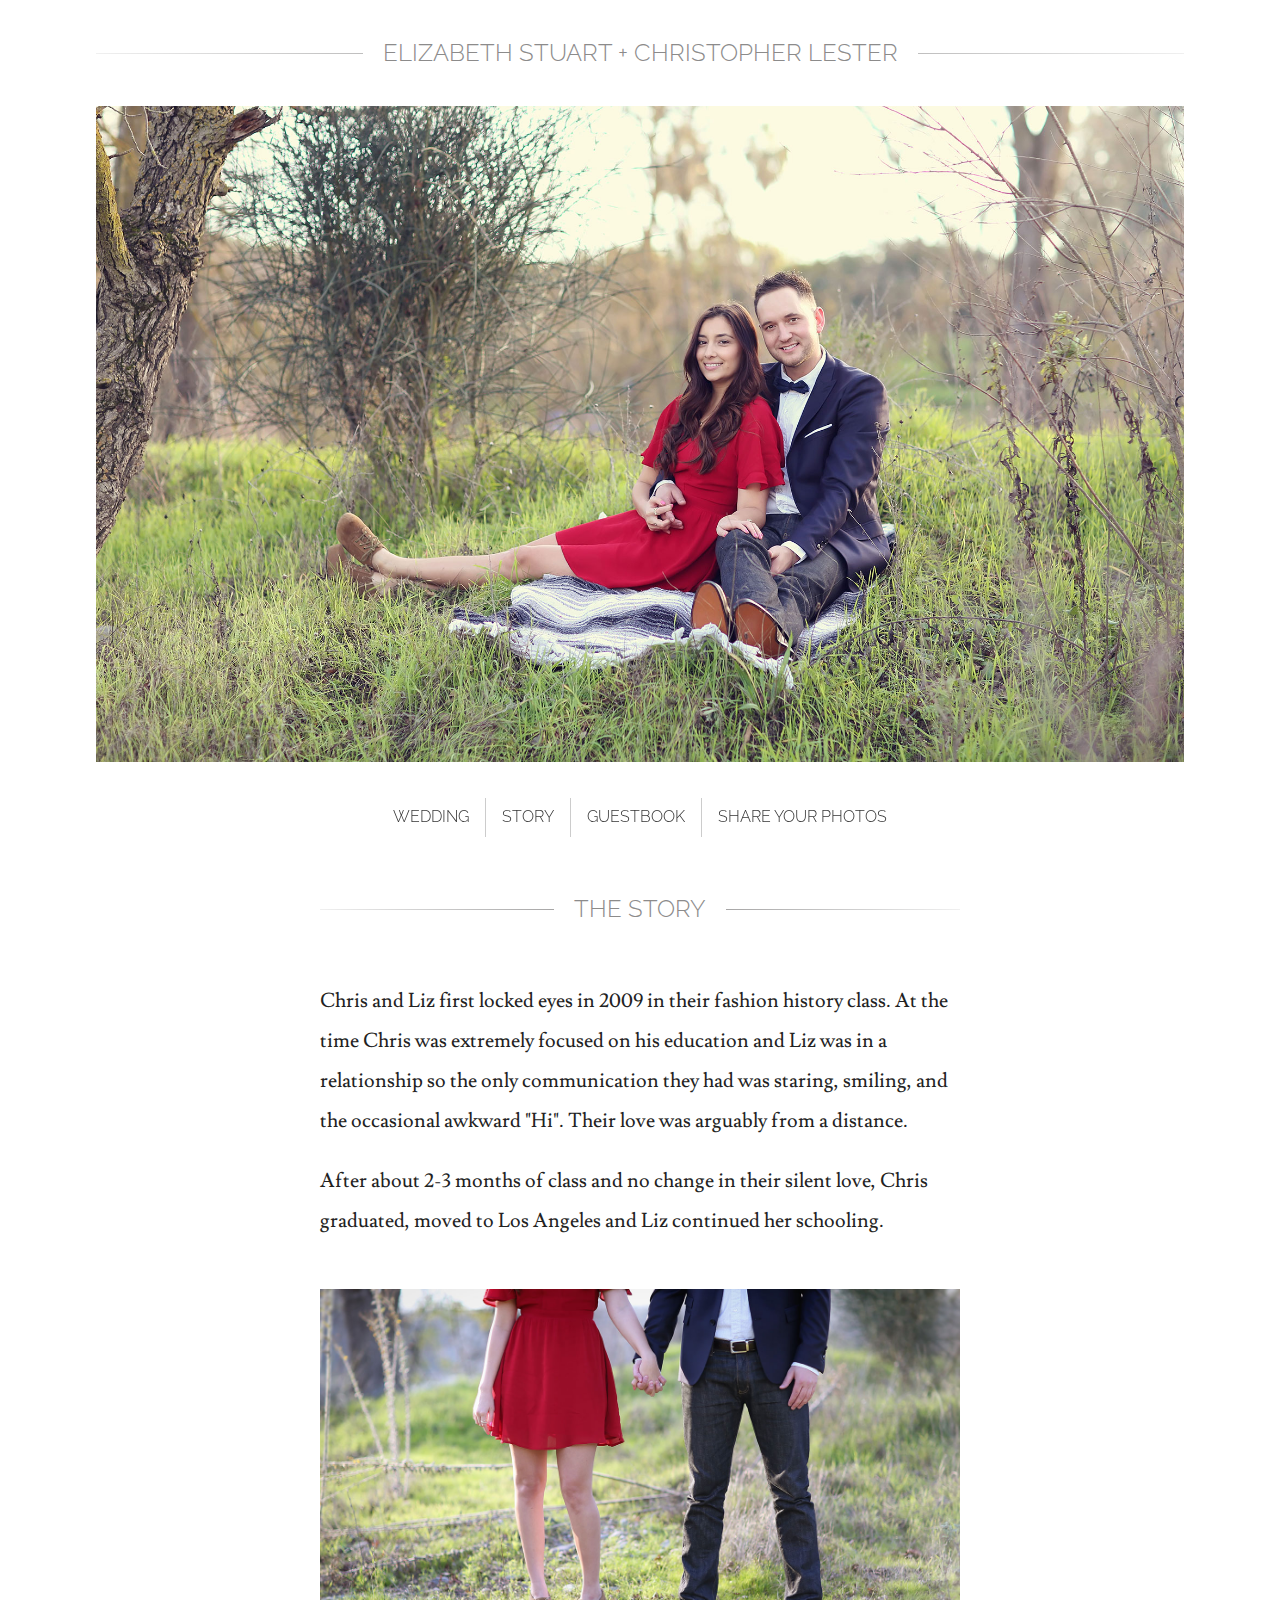
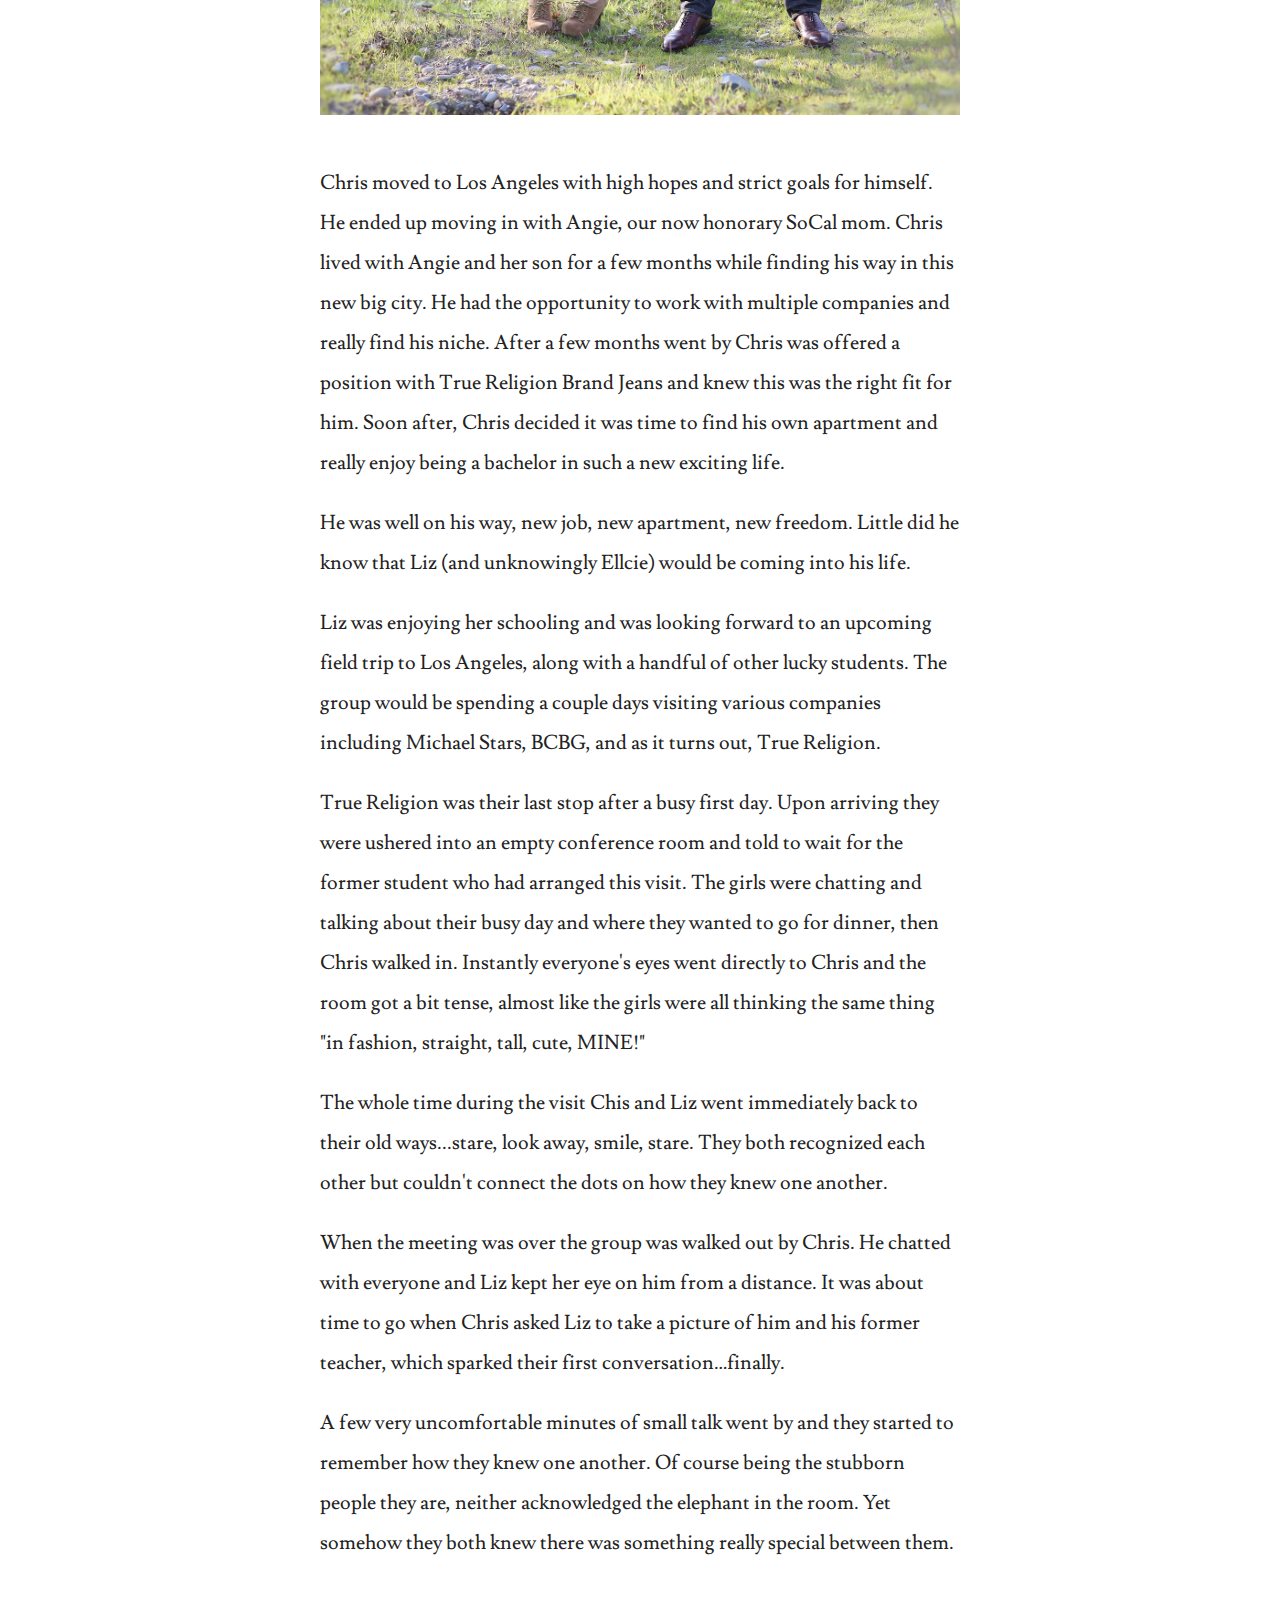
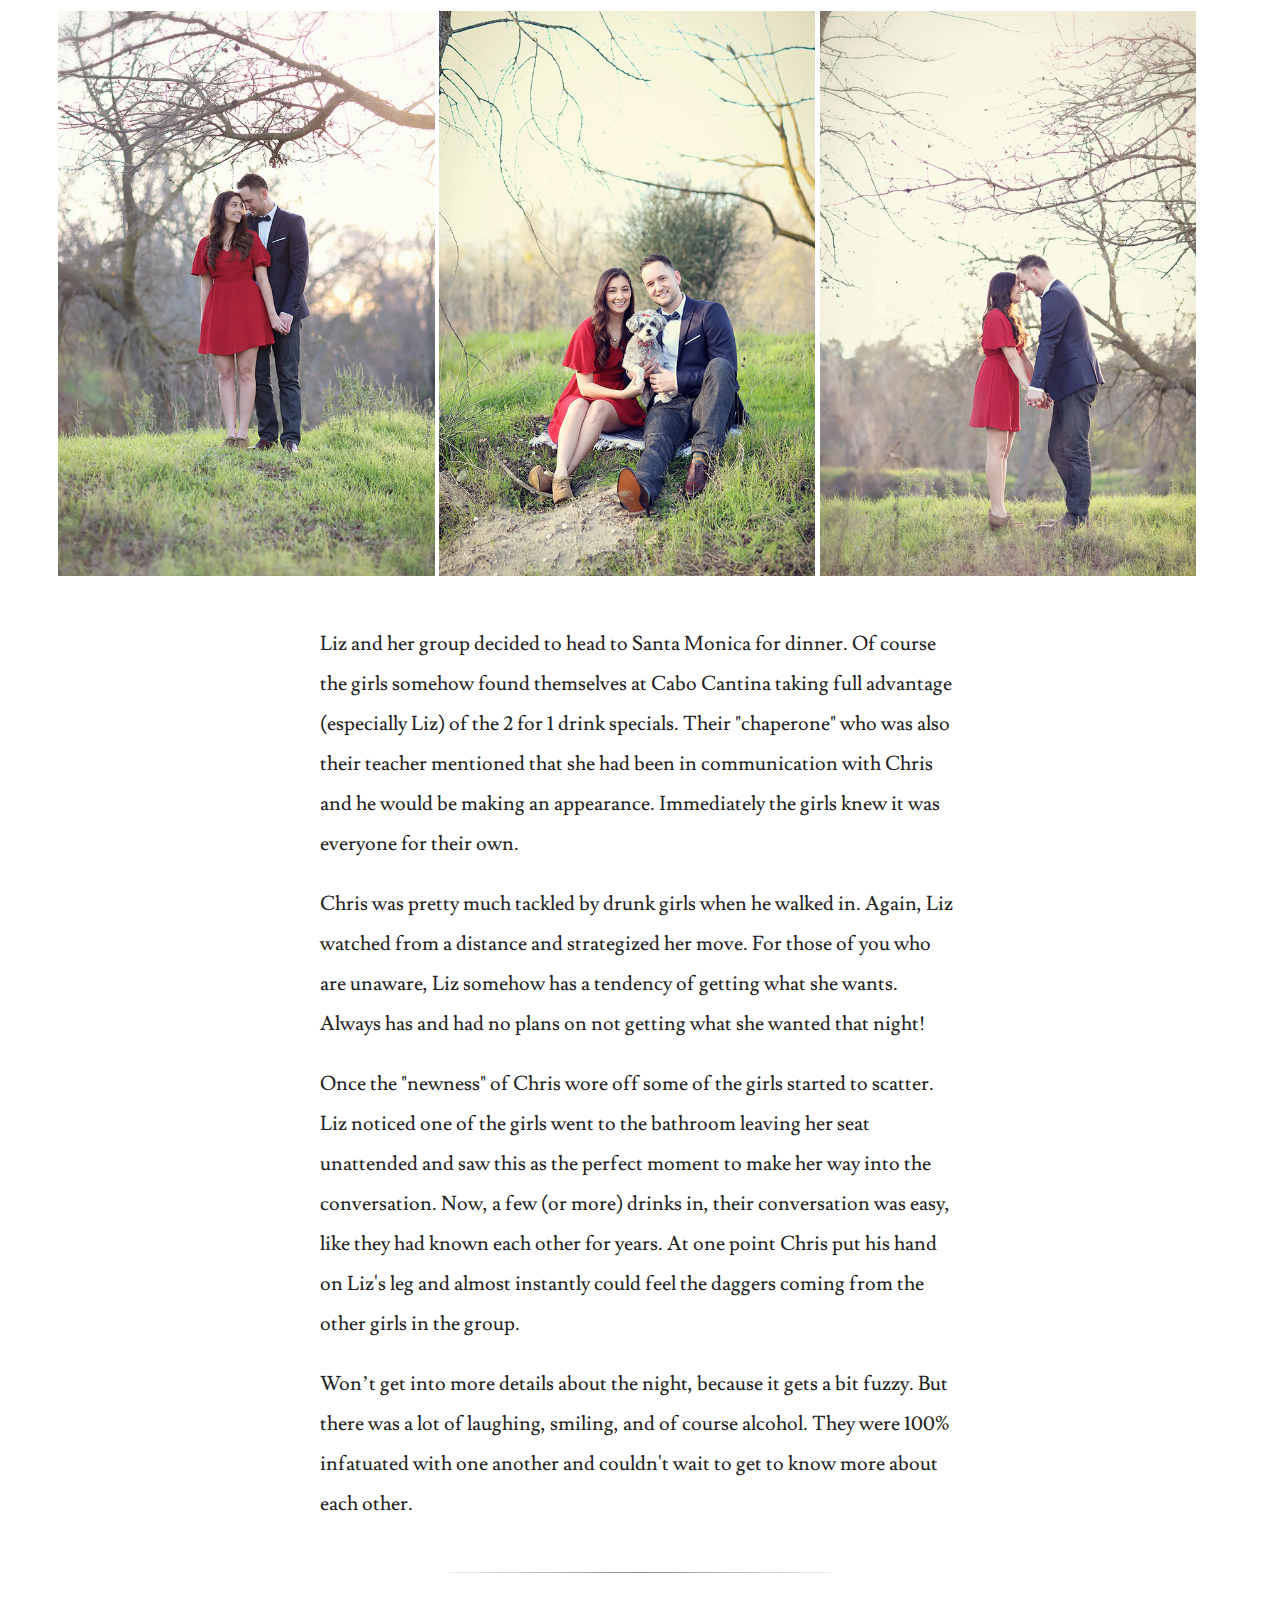
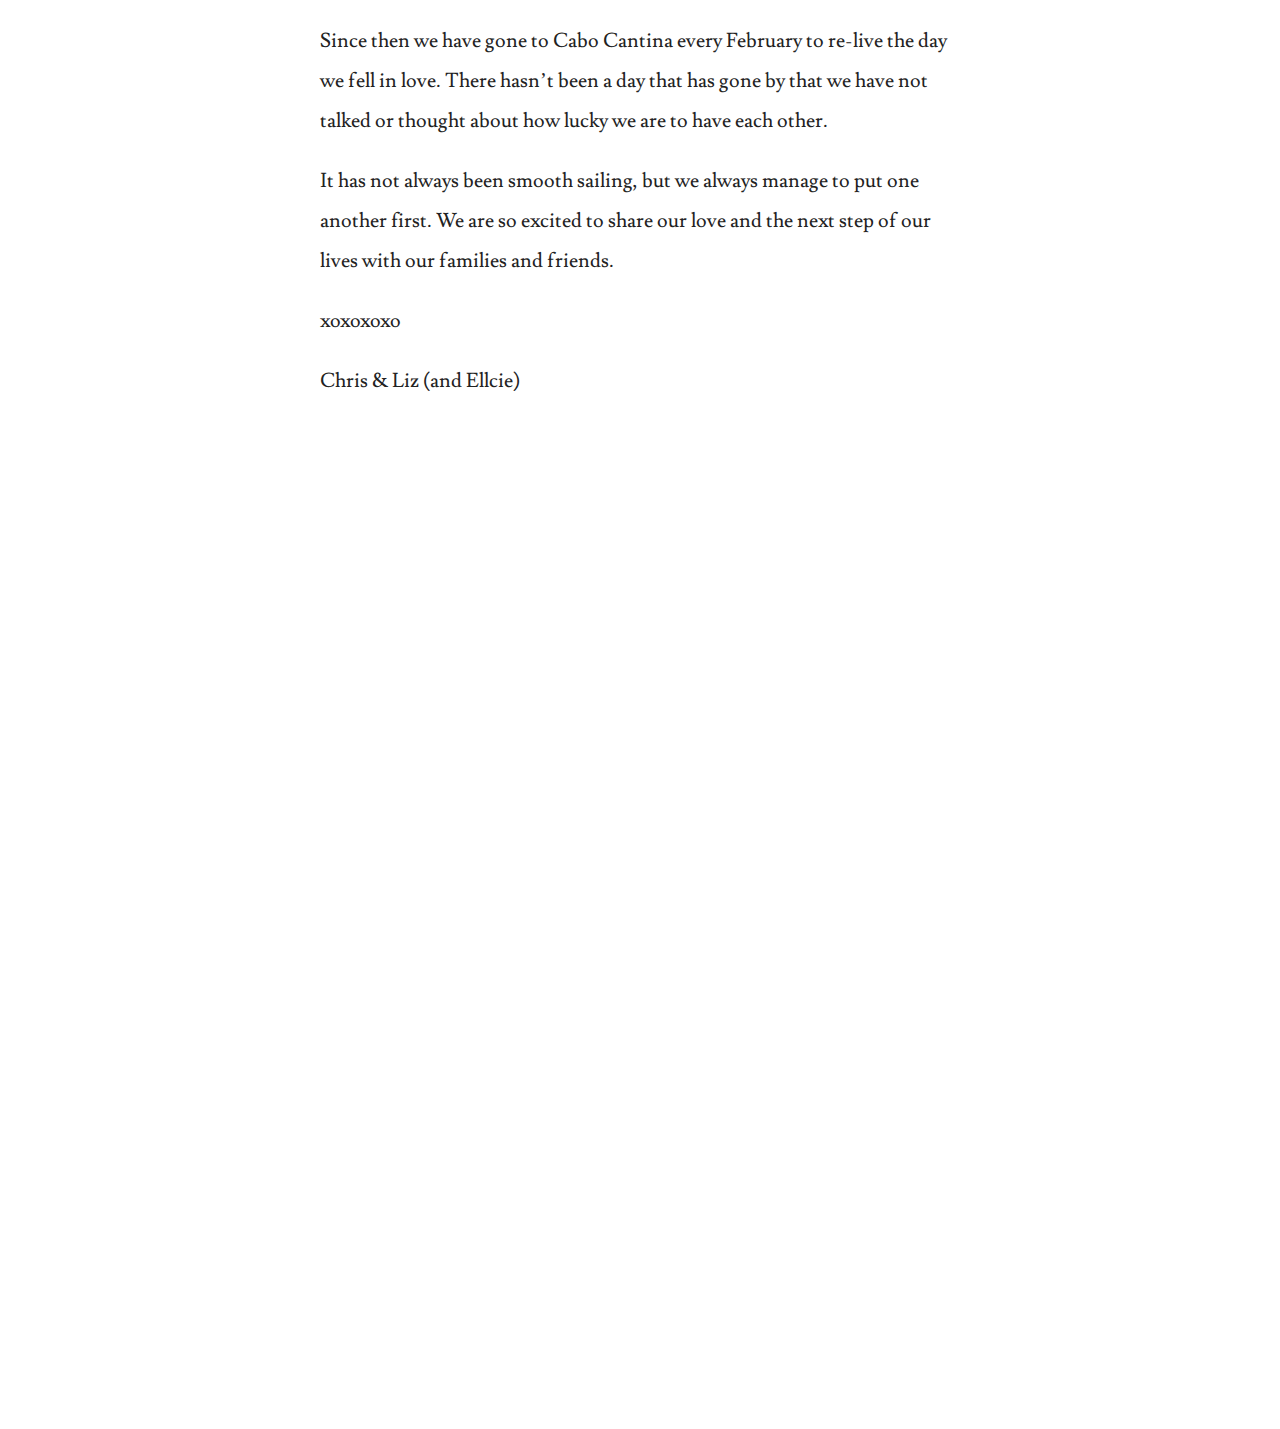
==== story.html @ 1ab427ed "Add anchor offset story 2." ====
<!doctype html>
<!--[if lt IE 7]>      <html class="no-js lt-ie9 lt-ie8 lt-ie7" lang=""> <![endif]-->
<!--[if IE 7]>         <html class="no-js lt-ie9 lt-ie8" lang=""> <![endif]-->
<!--[if IE 8]>         <html class="no-js lt-ie9" lang=""> <![endif]-->
<!--[if gt IE 8]><!--> <html class="no-js" lang=""> <!--<![endif]-->
    <head>
        <meta charset="utf-8">
        <meta http-equiv="X-UA-Compatible" content="IE=edge,chrome=1">
        <title>Liz and Chris's Story</title>
        <meta name="description" content="">
        <meta name="viewport" content="width=device-width, initial-scale=1">
        <link rel="apple-touch-icon" href="apple-touch-icon.png">

        <link rel="stylesheet" href="css/normalize.min.css">
        <link rel="stylesheet" href="css/main.css">
        
        <link href='https://fonts.googleapis.com/css?family=Raleway:200' rel='stylesheet' type='text/css'>
        <link href='https://fonts.googleapis.com/css?family=Lusitana:400,700' rel='stylesheet' type='text/css'>

        <script src="js/vendor/modernizr-2.8.3-respond-1.4.2.min.js"></script>
    </head>
    <body>
        <!--[if lt IE 8]>
            <p class="browserupgrade">You are using an <strong>outdated</strong> browser. Please <a href="http://browsehappy.com/">upgrade your browser</a> to improve your experience.</p>
        <![endif]-->
        <div id="landing">   
            <div id="landing-content">
                <h1 class="one title">
                    <span>elizabeth stuart + christopher lester</span>
                </h1>
                <img src="img/engage1.jpg" alt="Liz and Chris">
                <ul id="nav">
                    <li><a href="/#wedding" class="hvr-underline-from-center underline-dark">WEDDING</a></li><li><a href="#story" class="hvr-underline-from-center underline-dark">STORY</a></li><li><a name="guestbook" id="guestbook" href="/#guestbook" class="hvr-underline-from-center underline-dark">GUESTBOOK</a></li><li><a href="/#upload" class="hvr-underline-from-center underline-dark">SHARE YOUR PHOTOS</a></li>
                </ul>
            </div>
        </div> <!-- end landing -->

        <!--
        <div class="main-container">
            <div id="story-hero">
                <img src="img/mobile/story1.jpg" class="mobile-img" alt="Liz and Chris engagement photo">
            </div>
            <ul id="nav">
                <li><a href="/#wedding" class="hvr-underline-from-center underline-dark">THE WEDDING</a></li><li><a href="story.html" class="hvr-underline-from-center underline-dark">THE STORY</a></li><li><a href="/#guestbook" class="hvr-underline-from-center underline-dark">GUESTBOOK</a></li>
            </ul>
            <h1 id="title" class="one"><span>THE STORY</span></h1> -->
            <div id="story" class="wrapper">
                <h1 id="title" class="one"><span>THE STORY</span></h1>
                <div class="story-section">
                    <p>Chris and Liz first locked eyes in 2009 in their fashion history class. At the time Chris was extremely focused on his education and Liz was in a relationship so the only communication they had was staring, smiling, and the occasional awkward "Hi". Their love was arguably from a distance.</p>

                    <p>After about 2-3 months of class and no change in their silent love, Chris graduated, moved to Los Angeles and Liz continued her schooling.</p>
                </div>

                <div class="center">
                    <img src="img/engage3.jpg" class="medium-img" alt="Liz and Chris engagement photo">
                </div>
                <div class="story-section">
                    <p>Chris moved to Los Angeles with high hopes and strict goals for himself. He ended up moving in with Angie, our now honorary SoCal mom. Chris lived with Angie and her son for a few months while finding his way in this new big city. He had the opportunity to work with multiple companies and really find his niche. After a few months went by Chris was offered a position with True Religion Brand Jeans and knew this was the right fit for him. Soon after, Chris decided it was time to find his own apartment and really enjoy being a bachelor in such a new exciting life.</p>

                    <p>He was well on his way, new job, new apartment, new freedom. Little did he know that Liz (and unknowingly Ellcie) would be coming into his life.</p>

                    <p>Liz was enjoying her schooling and was looking forward to an upcoming field trip to Los Angeles, along with a handful of other lucky students. The group would be spending a couple days visiting various companies including Michael Stars, BCBG, and as it turns out, True Religion.</p>

                    <p>True Religion was their last stop after a busy first day. Upon arriving they were ushered into an empty conference room and told to wait for the former student who had arranged this visit. The girls were chatting and talking about their busy day and where they wanted to go for dinner, then Chris walked in. Instantly everyone's eyes went directly to Chris and the room got a bit tense, almost like the girls were all thinking the same thing "in fashion, straight, tall, cute, MINE!"</p>

                    <p>The whole time during the visit Chis and Liz went immediately back to their old ways...stare, look away, smile, stare. They both recognized each other but couldn't connect the dots on how they knew one another.</p>

                    <p>When the meeting was over the group was walked out by Chris. He chatted with everyone and Liz kept her eye on him from a distance. It was about time to go when Chris asked Liz to take a picture of him and his former teacher, which sparked their first conversation…finally.</p>

                    <p>A few very uncomfortable minutes of small talk went by and they started to remember how they knew one another. Of course being the stubborn people they are, neither acknowledged the elephant in the room. Yet somehow they both knew there was something really special between them.</p>
                </div>

                <!-- <hr> -->
                <div class="vertical-imgs-container">
                    <img src="img/engage4.jpg" class="vertical-img" alt="Liz and Chris engagement photo">
                    <img src="img/engage6.jpg" class="vertical-img" alt="Liz and Chris engagement photo">
                    <img src="img/engage5.jpg" class="vertical-img" alt="Liz and Chris engagement photo">
                </div>

                <div class="story-section">
                    <p>Liz and her group decided to head to Santa Monica for dinner. Of course the girls somehow found themselves at Cabo Cantina taking full advantage (especially Liz) of the 2 for 1 drink specials. Their "chaperone" who was also their teacher mentioned that she had been in communication with Chris and he would be making an appearance. Immediately the girls knew it was everyone for their own.</p>

                    <p>Chris was pretty much tackled by drunk girls when he walked in. Again, Liz watched from a distance and strategized her move. For those of you who are unaware, Liz somehow has a tendency of getting what she wants. Always has and had no plans on not getting what she wanted that night!</p>

                    <p>Once the "newness" of Chris wore off some of the girls started to scatter. Liz noticed one of the girls went to the bathroom  leaving her seat unattended and saw this as the perfect moment to make her way into the conversation. Now, a few (or more) drinks in, their conversation was easy, like they had known each other for years. At one point Chris put his hand on Liz's leg and almost instantly could feel the daggers coming from the other girls in the group.</p>

                    <p>Won’t get into more details about the night, because it gets a bit fuzzy. But there was a lot of laughing, smiling, and of course alcohol. They were 100% infatuated with one another and couldn't wait to get to know more about each other.</p>

                    <hr>

                    <p>Since then we have gone to Cabo Cantina every February to re-live the day we fell in love. There hasn’t been a day that has gone by that we have not talked or thought about how lucky we are to have each other.</p>

                    <p>It has not always been smooth sailing, but we always manage to put one another first. We are so excited to share our love and the next step of our lives with our families and friends.</p>

                    <p>xoxoxoxo</p>

                    <p>Chris & Liz (and Ellcie)</p>
                </div>    
            </div>
            <div class="story-final-hero">
                <img src="img/mobile/story2.jpg" class="mobile-img" alt="Liz and Chris engagement photo">
            </div>
        </div> <!-- #main-container -->

        <script src="js/vendor/jquery.min.js"></script>

        <!-- Smooth scrolling script from https://css-tricks.com/snippets/jquery/smooth-scrolling/ -->
        <!--<script src="js/vendor/jquery-1.11.2.min.js"></script>  -->     
        <script>
            $(function() {
              $('a[href*=#]:not([href=#])').click(function() {
                if (location.pathname.replace(/^\//,'') == this.pathname.replace(/^\//,'') && location.hostname == this.hostname) {
                  var target = $(this.hash);
                  target = target.length ? target : $('[name=' + this.hash.slice(1) +']');
                  if (target.length) {
                    $('html,body').animate({
                      scrollTop: target.offset().top - 100
                    }, 1000);
                    return false;
                  }
                }
              });
            });
        </script>
        <script>        
        // Create a clone of the menu, right next to original.
        $('#nav').addClass('original').clone().insertAfter('#nav').addClass('cloned').css('position','fixed').css('top','0').css('margin-top','0').css('z-index','500').removeClass('original').hide();
        scrollIntervalID = setInterval(stickIt, 10);
        function stickIt() {
          var orgElementPos = $('.original').offset();
          orgElementTop = orgElementPos.top;               
          if ($(window).scrollTop() >= (orgElementTop)) {
            // scrolled past the original position; now only show the cloned, sticky element.
            // Cloned element should always have same left position and width as original element.     
            orgElement = $('.original');
            coordsOrgElement = orgElement.offset();
            leftOrgElement = coordsOrgElement.left;  
            widthOrgElement = orgElement.css('width');
            $('.cloned').css('left',leftOrgElement+'px').css('top',0).css('width',widthOrgElement).show();
            $('.original').css('visibility','hidden');
          } else {
            // not scrolled past the menu; only show the original menu.
            $('.cloned').hide();
            $('.original').css('visibility','visible');
          }
        }  
        </script> 
        <script>
            $(document).ready(function() {
            var offsetSize = $("#nav").innerHeight();
            $("html, body").animate({scrollTop:$(window.location.hash).offset().top-offsetSize }, 500);
            });
        </script>
    </body>
</html>
---- css/main.css ----
/*Normalize.css*/
/*! normalize.css v3.0.2 | MIT License | git.io/normalize */

/**
 * 1. Set default font family to sans-serif.
 * 2. Prevent iOS text size adjust after orientation change, without disabling
 *    user zoom.
 */

html {
  font-family: sans-serif; /* 1 */
  -ms-text-size-adjust: 100%; /* 2 */
  -webkit-text-size-adjust: 100%; /* 2 */
}

/**
 * Remove default margin.
 */

body {
  margin: 0;
}

/* HTML5 display definitions
   ========================================================================== */

/**
 * Correct `block` display not defined for any HTML5 element in IE 8/9.
 * Correct `block` display not defined for `details` or `summary` in IE 10/11
 * and Firefox.
 * Correct `block` display not defined for `main` in IE 11.
 */

article,
aside,
details,
figcaption,
figure,
footer,
header,
hgroup,
main,
menu,
nav,
section,
summary {
  display: block;
}

/**
 * 1. Correct `inline-block` display not defined in IE 8/9.
 * 2. Normalize vertical alignment of `progress` in Chrome, Firefox, and Opera.
 */

audio,
canvas,
progress,
video {
  display: inline-block; /* 1 */
  vertical-align: baseline; /* 2 */
}

/**
 * Prevent modern browsers from displaying `audio` without controls.
 * Remove excess height in iOS 5 devices.
 */

audio:not([controls]) {
  display: none;
  height: 0;
}

/**
 * Address `[hidden]` styling not present in IE 8/9/10.
 * Hide the `template` element in IE 8/9/11, Safari, and Firefox < 22.
 */

[hidden],
template {
  display: none;
}

/* Links
   ========================================================================== */

/**
 * Remove the gray background color from active links in IE 10.
 */

a {
  background-color: transparent;
}

/**
 * Improve readability when focused and also mouse hovered in all browsers.
 */

a:active,
a:hover {
  outline: 0;
}

/* Text-level semantics
   ========================================================================== */

/**
 * Address styling not present in IE 8/9/10/11, Safari, and Chrome.
 */

abbr[title] {
  border-bottom: 1px dotted;
}

/**
 * Address style set to `bolder` in Firefox 4+, Safari, and Chrome.
 */

b,
strong {
  font-weight: bold;
}

/**
 * Address styling not present in Safari and Chrome.
 */

dfn {
  font-style: italic;
}

/**
 * Address variable `h1` font-size and margin within `section` and `article`
 * contexts in Firefox 4+, Safari, and Chrome.
 */

h1 {
  font-size: 2em;
  margin: 0.67em 0;
}

/**
 * Address styling not present in IE 8/9.
 */

mark {
  background: #ff0;
  color: #000;
}

/**
 * Address inconsistent and variable font size in all browsers.
 */

small {
  font-size: 80%;
}

/**
 * Prevent `sub` and `sup` affecting `line-height` in all browsers.
 */

sub,
sup {
  font-size: 75%;
  line-height: 0;
  position: relative;
  vertical-align: baseline;
}

sup {
  top: -0.5em;
}

sub {
  bottom: -0.25em;
}

/* Embedded content
   ========================================================================== */

/**
 * Remove border when inside `a` element in IE 8/9/10.
 */

img {
  border: 0;
}

/**
 * Correct overflow not hidden in IE 9/10/11.
 */

svg:not(:root) {
  overflow: hidden;
}

/* Grouping content
   ========================================================================== */

/**
 * Address margin not present in IE 8/9 and Safari.
 */

figure {
  margin: 1em 40px;
}

/**
 * Address differences between Firefox and other browsers.
 */

hr {
  -moz-box-sizing: content-box;
  box-sizing: content-box;
  height: 0;
}

/**
 * Contain overflow in all browsers.
 */

pre {
  overflow: auto;
}

/**
 * Address odd `em`-unit font size rendering in all browsers.
 */

code,
kbd,
pre,
samp {
  font-family: monospace, monospace;
  font-size: 1em;
}

/* Forms
   ========================================================================== */

/**
 * Known limitation: by default, Chrome and Safari on OS X allow very limited
 * styling of `select`, unless a `border` property is set.
 */

/**
 * 1. Correct color not being inherited.
 *    Known issue: affects color of disabled elements.
 * 2. Correct font properties not being inherited.
 * 3. Address margins set differently in Firefox 4+, Safari, and Chrome.
 */

button,
input,
optgroup,
select,
textarea {
  color: inherit; /* 1 */
  font: inherit; /* 2 */
  margin: 0; /* 3 */
}

/**
 * Address `overflow` set to `hidden` in IE 8/9/10/11.
 */

button {
  overflow: visible;
}

/**
 * Address inconsistent `text-transform` inheritance for `button` and `select`.
 * All other form control elements do not inherit `text-transform` values.
 * Correct `button` style inheritance in Firefox, IE 8/9/10/11, and Opera.
 * Correct `select` style inheritance in Firefox.
 */

button,
select {
  text-transform: none;
}

/**
 * 1. Avoid the WebKit bug in Android 4.0.* where (2) destroys native `audio`
 *    and `video` controls.
 * 2. Correct inability to style clickable `input` types in iOS.
 * 3. Improve usability and consistency of cursor style between image-type
 *    `input` and others.
 */

button,
html input[type="button"], /* 1 */
input[type="reset"],
input[type="submit"] {
  -webkit-appearance: button; /* 2 */
  cursor: pointer; /* 3 */
}

/**
 * Re-set default cursor for disabled elements.
 */

button[disabled],
html input[disabled] {
  cursor: default;
}

/**
 * Remove inner padding and border in Firefox 4+.
 */

button::-moz-focus-inner,
input::-moz-focus-inner {
  border: 0;
  padding: 0;
}

/**
 * Address Firefox 4+ setting `line-height` on `input` using `!important` in
 * the UA stylesheet.
 */

input {
  line-height: normal;
}

/**
 * It's recommended that you don't attempt to style these elements.
 * Firefox's implementation doesn't respect box-sizing, padding, or width.
 *
 * 1. Address box sizing set to `content-box` in IE 8/9/10.
 * 2. Remove excess padding in IE 8/9/10.
 */

input[type="checkbox"],
input[type="radio"] {
  box-sizing: border-box; /* 1 */
  padding: 0; /* 2 */
}

/**
 * Fix the cursor style for Chrome's increment/decrement buttons. For certain
 * `font-size` values of the `input`, it causes the cursor style of the
 * decrement button to change from `default` to `text`.
 */

input[type="number"]::-webkit-inner-spin-button,
input[type="number"]::-webkit-outer-spin-button {
  height: auto;
}

/**
 * 1. Address `appearance` set to `searchfield` in Safari and Chrome.
 * 2. Address `box-sizing` set to `border-box` in Safari and Chrome
 *    (include `-moz` to future-proof).
 */

input[type="search"] {
  -webkit-appearance: textfield; /* 1 */
  -moz-box-sizing: content-box;
  -webkit-box-sizing: content-box; /* 2 */
  box-sizing: content-box;
}

/**
 * Remove inner padding and search cancel button in Safari and Chrome on OS X.
 * Safari (but not Chrome) clips the cancel button when the search input has
 * padding (and `textfield` appearance).
 */

input[type="search"]::-webkit-search-cancel-button,
input[type="search"]::-webkit-search-decoration {
  -webkit-appearance: none;
}

/**
 * Define consistent border, margin, and padding.
 */

fieldset {
  border: 1px solid #c0c0c0;
  margin: 0 2px;
  padding: 0.35em 0.625em 0.75em;
}

/**
 * 1. Correct `color` not being inherited in IE 8/9/10/11.
 * 2. Remove padding so people aren't caught out if they zero out fieldsets.
 */

legend {
  border: 0; /* 1 */
  padding: 0; /* 2 */
}

/**
 * Remove default vertical scrollbar in IE 8/9/10/11.
 */

textarea {
  overflow: auto;
}

/**
 * Don't inherit the `font-weight` (applied by a rule above).
 * NOTE: the default cannot safely be changed in Chrome and Safari on OS X.
 */

optgroup {
  font-weight: bold;
}

/* Tables
   ========================================================================== */

/**
 * Remove most spacing between table cells.
 */

table {
  border-collapse: collapse;
  border-spacing: 0;
}

td,
th {
  padding: 0;
}


/*! HTML5 Boilerplate v5.0 | MIT License | http://h5bp.com/ */

/*html,body
{
    width: 100%;
    height: 100%;
    margin: 0px;
    padding: 0px;
    overflow-x: hidden; 
}*/

html {
    color: #222;
    font-size: 1em;
    line-height: 1.4;
}

::-moz-selection {
    background: #b3d4fc;
    text-shadow: none;
}

::selection {
    background: #b3d4fc;
    text-shadow: none;
}

hr {
  border: 0; 
  height: 1px; 
  background-image: -webkit-linear-gradient(left, #f0f0f0, #8c8b8b, #f0f0f0);
  background-image: -moz-linear-gradient(left, #f0f0f0, #8c8b8b, #f0f0f0);
  background-image: -ms-linear-gradient(left, #f0f0f0, #8c8b8b, #f0f0f0);
  background-image: -o-linear-gradient(left, #f0f0f0, #8c8b8b, #f0f0f0); 
  width: 30%;
  margin-top: 3em;
  margin-bottom: 3em;
}

ul,
li {
    margin: 0;
    padding: 0;
}

audio,
canvas,
iframe,
img,
svg,
video {
    vertical-align: middle;
}

fieldset {
    border: 0;
    margin: 0;
    padding: 0;
}

textarea {
    resize: vertical;
    border-radius: 1px;
}

.browserupgrade {
    margin: 0.2em 0;
    background: #ccc;
    color: #000;
    padding: 0.2em 0;
}

/* ===== Initializr Styles ==================================================
   Author: Jonathan Verrecchia - verekia.com/initializr/responsive-template
   ========================================================================== */

/* ===============
    ALL: IE Fixes
   =============== */

.ie7 .title {
    padding-top: 20px;
}

/* ==========================================================================
   Author's custom styles
   ========================================================================== */

/* ==========================================================================
   General / Shared
   ========================================================================== */
a,
h1,
h2 {
    font-family: 'Raleway', sans-serif;
}

a {
    font-weight: 300;
}

h1 {
    margin: 1.5em auto;
    color: #8c8b8b;
    position: relative;  
    font-weight: 300;
    font-size: 1em;
    text-align: center;
    text-transform: uppercase;
}

    h1.one:before {
        content: "";
        display: block;
        width: 100%;
        height: 1px;
        position: absolute;
        top: 50%;
        z-index: 1;
        border: 0; 
        background-image: -webkit-linear-gradient(left, #f0f0f0, #8c8b8b, #f0f0f0);
        background-image: -moz-linear-gradient(left, #f0f0f0, #8c8b8b, #f0f0f0);
        background-image: -ms-linear-gradient(left, #f0f0f0, #8c8b8b, #f0f0f0);
        background-image: -o-linear-gradient(left, #f0f0f0, #8c8b8b, #f0f0f0); 
      }
  
  h1.one span {
    background: #fff;
    padding: 0 5px;
    position: relative;
    z-index: 5;
  }

h2 {
    /*width: 96%;*/
    margin: 1.25em auto 1em auto;
    color: #8c8b8b;
    position: relative;  
    font-weight: 300;
    font-size: 1em;
}

p {
    font-family: 'Lusitana', serif;
}

.center {
    text-align: center;
}

a {
    text-decoration: none;
}

body {
    margin: 0;
    padding: 0;
}

.container {
    width: 90%;
    margin: 0 auto;
}

.mobile-img {
    width: 100%;
}
/* ==========================================================================
   Home page
   ========================================================================== */
#landing {
    display: table;
    margin: 0 auto;
    text-align: center;
}

.title {
    width: 90%;
}

#landing h1 {
    font-size: 0.75em;
}

#landing-content {
    display: table-cell;
    vertical-align: middle;
}

#landing img{
    width: 100%;
}

#nav {
    text-align: center;
    margin: 0 auto;
    position: relative;
    width: 100%;
    background-color: white;
    background-color: rgba(255,255,255,0.9);
    padding: 0.75em 0;
    z-index: 999;
}

#nav a,
#nav a:visited {
    color: #333;
}

#nav li {
    display: inline-block;
    padding: 0.25em 0.5em;
    font-size: 0.75em;
}

#nav li:nth-child(2) {
    border-left: 1px solid #ccc;
    border-right: 1px solid #ccc;
}

#nav li:nth-child(3) {
    border-right: 1px solid #ccc;
}


#divider-img {
    background-image: url(../img/flowers.jpg);
    -webkit-background-size: cover;
    -moz-background-size: cover;
    -o-background-size: cover;
    background-size: cover;
    background-repeat: no-repeat;
    background-attachment: scroll;
    background-position: center;
    height: 20vh;
}

#wedding-intro {
    width: 90%;
    margin: 0 auto;
}

.wedding-party {
    margin: 0 auto;
}

.wedding-party p {
    margin-right: auto;
    margin-left: auto;
    color: #8c8b8b;
}

.wedding-party img {
    width: 90%;
    /*margin-top: 15px;*/
}

#wedding-text {
    margin: 0 auto;
    line-height: 1.5em;
}

#invite {
    padding: 0.5em;
    margin: 2em auto;
    width: 90%;
}

#lightgallery {
    /*width: 90%;*/
    margin: 1em auto 3em auto;
}

#lightgallery img {
    width: 75px;
    height: auto;
    margin-bottom: 15px;
    margin-right: 5px;
    margin-left: 5px;
    -webkit-transform: translateZ(0);
    transform: translateZ(0);
}

#lightgallery a img:hover {
    filter: brightness(80%);
    -webkit-filter: brightness(80%);
    -webkit-transition: all 0.5s ease;
    -moz-transition: all 0.5s ease;
    -o-transition: all 0.5s ease;
    -ms-transition: all 0.5s ease;
    transition: all 0.5s ease;
}

# {
    margin-bottom: 3em;
}

#hash4 img {
    width: 60%;
}

.wedding-video {
    margin-top: 2em;
}

/* html wrapper box */
.comments,
.upload {
    background-color: white;
    margin-bottom: 4em;
}

#HCB_comment_box {
    margin: 1em auto 0;
    font-family: 'Raleway', sans-serif;
}

#HCB_comment_box h3 {
    display: none;
}

#hcb_form_name,
#uploader_name {
    width: 96%;
    margin: 1em auto;
    background-color: transparent;
    border: 1px solid gray;
}

.guest-upload-wrapper {
    width: 90%;
    margin: 0 auto;
    /*padding-top: 2em;*/
    border-radius: 3px;
    background-color: #fff;
}

.hcb-icon {
    display: none;
}

textarea {
    resize: none;
}

#hcb_submit {
    margin: 1em;
    padding: 0.5em 1em;
    border-radius: 2px;
}

blockquote {
    font-family: 'Lusitana', serif;
}

#uploadarea p {
    font-family: Raleway, sans-serif;
    font-variant: normal !important;
}

.upload > .guest-upload-wrapper > p > a {
    color: #333;
}

#uploadfile0,
#uploadfile1,
#uploadfile2,
#uploadfile3,
#uploadfile4 {
    margin-top: 5px;
}

/*******************************************
Story page
*******************************************/

#story-hero h1 {
    color: white;
    position: absolute;
    bottom: 2em;
    text-align: center;
    margin-left: auto;
    margin-right: auto;
    left: 0;comme
    right: 0;
}

#story {
    margin-bottom: 2em;
}

#story p,
#story #title {
    width: 80%;
    margin-left: auto;
    margin-right: auto;
    line-height: 1.4em;
    font-size: 1.1em;
}

#story img {
    margin-left: auto;
    margin-right: auto;
}


.images {
    text-align: center;
}

.story-section {
    margin-top: 1em;
}

.medium-img {
    width: 80%;
    text-align: center;
    margin-left: auto;
    margin-right: auto;
}

.vertical-imgs-container {
    width: 100%;
    text-align: center;
}

.vertical-img {
    width: 32%;
}

.story-final-hero {
        position: relative;
        text-align: center;
}

/* ==========================================================================
   Media Queries
   ========================================================================== */

@media only screen and (min-width: 480px) {
    h1.one span {
        padding: 0 20px;
    }

    #landing h1 {
        font-size: 1em;
    }
/* ========================
    INTERMEDIATE: IE Fixes
   ======================== */

    nav ul li {
        display: inline;
    }

    .oldie nav a {
        margin: 0 0.7%;
    }
}

@media only screen and (min-width: 768px) {

    h1 {
        font-size: 1.5em !important;
    }

    h2 {
        font-size: 1.25em;
    }

    #intro-container {
        margin: 1em auto 0 auto;
        width: 60%;
    }

    .wedding-party {
        width: 49%;
        display: inline-block;
    }

    .wedding-party img {
        width: 80%;
        margin-left: auto;
        margin-right: auto;
    }

    #wedding-text {
        font-size: 1em;
        line-height: 2em;
    }

    .guest-upload-wrapper {
        width: 60%;
    }

    .story-section {
        margin: 3em auto;
    }

    #story p,
    #story #title {
        width: 70%;
        line-height: 2em;
        font-size: 1.25em;
    }

    .medium-img {
        width: 50%;
    }

    .vertical-imgs-container {
        width: 98%;
        text-align: center;
    }

    .vertical-img {
        width: 30%;
    }

    #story {
        margin-bottom: 8em;
    }
}

@media only screen and (min-width: 1025px) {
    h1,
    .title,
    #landing img{
        width: 85%;
        margin-bottom: 1.5em; 
    }
    
    #lightgallery {
        width: 70%;
        margin: 1em auto 6em auto;
    }

    #lightgallery img {
        width: 150px;
    }

    #secondary-nav {
        position: absolute;
        bottom: 20px;
        background-color: transparent;
    }

    #secondary-nav li {
        padding: 0.5em 1em;
        font-size: 1.25em;
    }

    .mobile-img {
        display: none;
    }

    #divider-img {
        background-attachment: fixed;
        margin: 6em 0;
    }

    #intro-container {
        width: 40%;
    }

    #wedding-text {
       font-size: 1.25em;
    }

    #hash4 img {
        width: 40%;
    }
    
    #kiss,
    .comments {
        background-image: url(../img/gall/91.jpg);
        -webkit-background-size: cover;
        -moz-background-size: cover;
        -o-background-size: cover;
        background-size: cover;
        background-repeat: no-repeat;
        background-attachment: fixed;
        background-position: center;
    }
    
    #hcb_form_name,
    #uploader_name {
        border-width: 0px 0px 1px 0px; 
    }
    
    input {
        -webkit-appearance: none;
        -moz-appearance: none;
        appearance: none;
        border: medium none;
    }
    
    #field,
    .upload {
        background-image: url(../img/gall/66.jpg);
        -webkit-background-size: cover;
        -moz-background-size: cover;
        -o-background-size: cover;
        background-size: cover;
        background-repeat: no-repeat;
        background-attachment: fixed;
        background-position: center;
    }
    
    .hide {
        display: none;
    }
    
    .comments,
    .upload {
        padding-bottom: 6em;
        margin-bottom: 0;
    }
    
    #guestbook-h1,
    #upload-h1 {
        width: 100%;
    }
    
    .guest-upload-wrapper {
        padding: 2em 4em;
        margin-bottom: 6em;
    }
    
    #kiss {
        height: 20vh;
    }
    
    #field {
        height: 20vh;
    }

    #story-hero {
        background-image: url(../img/engage1.jpg);
        -webkit-background-size: cover;
        -moz-background-size: cover;
        -o-background-size: cover;
        background-size: cover;
        background-repeat: no-repeat;
        background-attachment: fixed;
        background-position: bottom;
        height: 100vh;
    }

    .story-final-hero {
        background-image: url(../img/engage7.jpg);
        -webkit-background-size: cover;
        -moz-background-size: cover;
        -o-background-size: cover;
        background-size: cover;
        background-repeat: no-repeat;
        background-attachment: fixed;
        background-position: bottom;
        height: 100vh;
    }
}

@media only screen and (min-width: 1140px) {
    #nav li {
        padding: 0.5em 1em;
        font-size: 1em;
    }

    #intro-container {
    /*margin: 4em auto 0 auto;*/
        width: 30%;
    }
    
    #wedding-text {
        font-size: 1.25em;
    }
    #story p,
    #story #title {
        width: 50%;
    }
    
    .guest-upload-wrapper {
        width: 50%;
    }
}

@media only screen and (min-width: 1480px) {
    #landing img,
    h1,
    .title {
        width: 75%;
    }
     #landing {
        height: 100vh;
    }
}

@media only screen and (min-width: 1660px) {
    #landing img,
    h1,
    .title {
        width: 68%;
    }
}

/* ==========================================================================
   Hover effect from Hover.css
   ========================================================================== 

/* Underline From Center */
.hvr-underline-from-center {
  display: inline-block;
  vertical-align: middle;
  -webkit-transform: translateZ(0);
  transform: translateZ(0);
  box-shadow: 0 0 1px rgba(0, 0, 0, 0);
  -webkit-backface-visibility: hidden;
  backface-visibility: hidden;
  -moz-osx-font-smoothing: grayscale;
  position: relative;
  overflow: hidden;
}


.underline-light:before {
  content: "";
  position: absolute;
  z-index: -1;
  left: 50%;
  right: 50%;
  bottom: 0;
  /*background: #2098d1;*/
  background: #fff;  
  height: 2px;
  -webkit-transition-property: left, right;
  transition-property: left, right;
  -webkit-transition-duration: 0.3s;
  transition-duration: 0.3s;
  -webkit-transition-timing-function: ease-out;
  transition-timing-function: ease-out;
}

.underline-dark:before {
  content: "";
  position: absolute;
  z-index: -1;
  left: 50%;
  right: 50%;
  bottom: 0;
  /*background: #2098d1;*/
  background: #888;  
  height: 1px;
  -webkit-transition-property: left, right;
  transition-property: left, right;
  -webkit-transition-duration: 0.3s;
  transition-duration: 0.3s;
  -webkit-transition-timing-function: ease-out;
  transition-timing-function: ease-out;
}

.hvr-underline-from-center:hover:before, .hvr-underline-from-center:focus:before, .hvr-underline-from-center:active:before {
  left: 0;
  right: 0;
}

/* ==========================================================================
   Helper classes
   ========================================================================== 

.hidden {
    display: none !important;
    visibility: hidden;
}

.visuallyhidden {
    border: 0;
    clip: rect(0 0 0 0);
    height: 1px;
    margin: -1px;
    overflow: hidden;
    padding: 0;
    position: absolute;
    width: 1px;
}

.visuallyhidden.focusable:active,
.visuallyhidden.focusable:focus {
    clip: auto;
    height: auto;
    margin: 0;
    overflow: visible;
    position: static;
    width: auto;
}

.invisible {
    visibility: hidden;
}

.clearfix:before,
.clearfix:after {
    content: " ";
    display: table;
}

.clearfix:after {
    clear: both;
}

.clearfix {
    *zoom: 1;
}

/* ==========================================================================
   Print styles
   ========================================================================== */

@media print {
    *,
    *:before,
    *:after {
        background: transparent !important;
        color: #000 !important;
        box-shadow: none !important;
        text-shadow: none !important;
    }

    a,
    a:visited {
        text-decoration: underline;
    }

    a[href]:after {
        content: " (" attr(href) ")";
    }

    abbr[title]:after {
        content: " (" attr(title) ")";
    }

    a[href^="#"]:after,
    a[href^="javascript:"]:after {
        content: "";
    }

    pre,
    blockquote {
        border: 1px solid #999;
        page-break-inside: avoid;
    }

    thead {
        display: table-header-group;
    }

    tr,
    img {
        page-break-inside: avoid;
    }

    img {
        max-width: 100% !important;
    }

    p,
    h2,
    h3 {
        orphans: 3;
        widows: 3;
    }

    h2,
    h3 {
        page-break-after: avoid;
    }
}

/*Lightgallery*/

/*! lightgallery - v1.2.9 - 2015-12-18
* http://sachinchoolur.github.io/lightGallery/
* Copyright (c) 2015 Sachin N; Licensed Apache 2.0 */
@font-face {
  font-family: 'lg';
  src: url("../fonts/lg.eot?n1z373");
  src: url("../fonts/lg.eot?#iefixn1z373") format("embedded-opentype"), url("../fonts/lg.woff?n1z373") format("woff"), url("../fonts/lg.ttf?n1z373") format("truetype"), url("../fonts/lg.svg?n1z373#lg") format("svg");
  font-weight: normal;
  font-style: normal;
}
.lg-icon {
  font-family: 'lg';
  speak: none;
  font-style: normal;
  font-weight: normal;
  font-variant: normal;
  text-transform: none;
  line-height: 1;
  /* Better Font Rendering =========== */
  -webkit-font-smoothing: antialiased;
  -moz-osx-font-smoothing: grayscale;
}

.lg-actions .lg-next, .lg-actions .lg-prev {
  background-color: rgba(0, 0, 0, 0.1);
  border-radius: 2px;
  color: #999;
  cursor: pointer;
  display: block;
  font-size: 22px;
  margin-top: -10px;
  padding: 8px 10px 9px;
  position: absolute;
  top: 50%;
  z-index: 1080;
}
.lg-actions .lg-next.disabled, .lg-actions .lg-prev.disabled {
  pointer-events: none;
  opacity: 0.5;
}
.lg-actions .lg-next:hover, .lg-actions .lg-prev:hover {
  color: #FFF;
}
.lg-actions .lg-next {
  right: 20px;
}
.lg-actions .lg-next:before {
  content: "\e095";
}
.lg-actions .lg-prev {
  left: 20px;
}
.lg-actions .lg-prev:after {
  content: "\e094";
}

@-webkit-keyframes lg-right-end {
  0% {
    left: 0;
  }
  50% {
    left: -30px;
  }
  100% {
    left: 0;
  }
}
@-moz-keyframes lg-right-end {
  0% {
    left: 0;
  }
  50% {
    left: -30px;
  }
  100% {
    left: 0;
  }
}
@-ms-keyframes lg-right-end {
  0% {
    left: 0;
  }
  50% {
    left: -30px;
  }
  100% {
    left: 0;
  }
}
@keyframes lg-right-end {
  0% {
    left: 0;
  }
  50% {
    left: -30px;
  }
  100% {
    left: 0;
  }
}
@-webkit-keyframes lg-left-end {
  0% {
    left: 0;
  }
  50% {
    left: 30px;
  }
  100% {
    left: 0;
  }
}
@-moz-keyframes lg-left-end {
  0% {
    left: 0;
  }
  50% {
    left: 30px;
  }
  100% {
    left: 0;
  }
}
@-ms-keyframes lg-left-end {
  0% {
    left: 0;
  }
  50% {
    left: 30px;
  }
  100% {
    left: 0;
  }
}
@keyframes lg-left-end {
  0% {
    left: 0;
  }
  50% {
    left: 30px;
  }
  100% {
    left: 0;
  }
}
.lg-outer.lg-right-end .lg-object {
  -webkit-animation: lg-right-end 0.3s;
  -o-animation: lg-right-end 0.3s;
  animation: lg-right-end 0.3s;
  position: relative;
}
.lg-outer.lg-left-end .lg-object {
  -webkit-animation: lg-left-end 0.3s;
  -o-animation: lg-left-end 0.3s;
  animation: lg-left-end 0.3s;
  position: relative;
}

.lg-toolbar {
  z-index: 1080;
  left: 0;
  position: absolute;
  top: 0;
  width: 100%;
}
.lg-toolbar .lg-icon {
  color: #999;
  cursor: pointer;
  float: right;
  font-size: 24px;
  height: 47px;
  line-height: 27px;
  padding: 10px 0;
  text-align: center;
  width: 50px;
  text-decoration: none !important;
  outline: medium none;
}
.lg-toolbar .lg-icon:hover {
  color: #FFF;
}
.lg-toolbar .lg-close:after {
  content: "\e070";
}
.lg-toolbar .lg-download:after {
  content: "\e0f2";
}

.lg-sub-html {
  background-color: rgba(0, 0, 0, 0.45);
  bottom: 0;
  color: #EEE;
  font-size: 16px;
  left: 0;
  padding: 10px 40px;
  position: fixed;
  right: 0;
  text-align: center;
  z-index: 1080;
}
.lg-sub-html h4 {
  margin: 0;
  font-size: 13px;
  font-weight: bold;
}
.lg-sub-html p {
  font-size: 12px;
  margin: 5px 0 0;
}

#lg-counter {
  color: #999;
  display: inline-block;
  font-size: 16px;
  padding-left: 20px;
  padding-top: 12px;
  vertical-align: middle;
}

.lg-toolbar, .lg-prev, .lg-next {
  opacity: 1;
  -webkit-transition: -webkit-transform 0.35s cubic-bezier(0, 0, 0.25, 1) 0s, opacity 0.35s cubic-bezier(0, 0, 0.25, 1) 0s;
  -moz-transition: -moz-transform 0.35s cubic-bezier(0, 0, 0.25, 1) 0s, opacity 0.35s cubic-bezier(0, 0, 0.25, 1) 0s;
  -o-transition: -o-transform 0.35s cubic-bezier(0, 0, 0.25, 1) 0s, opacity 0.35s cubic-bezier(0, 0, 0.25, 1) 0s;
  transition: transform 0.35s cubic-bezier(0, 0, 0.25, 1) 0s, opacity 0.35s cubic-bezier(0, 0, 0.25, 1) 0s;
}

.lg-hide-items .lg-prev {
  opacity: 0;
  -webkit-transform: translate3d(-10px, 0, 0);
  transform: translate3d(-10px, 0, 0);
}
.lg-hide-items .lg-next {
  opacity: 0;
  -webkit-transform: translate3d(10px, 0, 0);
  transform: translate3d(10px, 0, 0);
}
.lg-hide-items .lg-toolbar {
  opacity: 0;
  -webkit-transform: translate3d(0, -10px, 0);
  transform: translate3d(0, -10px, 0);
}

body:not(.lg-from-hash) .lg-outer.lg-start-zoom .lg-object {
  -webkit-transform: scale3d(0.5, 0.5, 0.5);
  transform: scale3d(0.5, 0.5, 0.5);
  opacity: 0;
  -webkit-transition: -webkit-transform 250ms ease 0s, opacity 250ms !important;
  -moz-transition: -moz-transform 250ms ease 0s, opacity 250ms !important;
  -o-transition: -o-transform 250ms ease 0s, opacity 250ms !important;
  transition: transform 250ms ease 0s, opacity 250ms !important;
  -webkit-transform-origin: 50% 50%;
  -moz-transform-origin: 50% 50%;
  -ms-transform-origin: 50% 50%;
  transform-origin: 50% 50%;
}
body:not(.lg-from-hash) .lg-outer.lg-start-zoom .lg-item.lg-complete .lg-object {
  -webkit-transform: scale3d(1, 1, 1);
  transform: scale3d(1, 1, 1);
  opacity: 1;
}

.lg-outer .lg-thumb-outer {
  /*background-color: #0D0A0A;*/
  background-color: rgba(255,255,255, 0.4);
  bottom: 0;
  position: absolute;
  width: 100%;
  z-index: 1080;
  max-height: 350px;
  -webkit-transform: translate3d(0, 100%, 0);
  transform: translate3d(0, 100%, 0);
  -webkit-transition: -webkit-transform 0.25s cubic-bezier(0, 0, 0.25, 1) 0s;
  -moz-transition: -moz-transform 0.25s cubic-bezier(0, 0, 0.25, 1) 0s;
  -o-transition: -o-transform 0.25s cubic-bezier(0, 0, 0.25, 1) 0s;
  transition: transform 0.25s cubic-bezier(0, 0, 0.25, 1) 0s;
}
.lg-outer .lg-thumb-outer.lg-grab .lg-thumb-item {
  cursor: -webkit-grab;
  cursor: -moz-grab;
  cursor: -o-grab;
  cursor: -ms-grab;
  cursor: grab;
}
.lg-outer .lg-thumb-outer.lg-grabbing .lg-thumb-item {
  cursor: move;
  cursor: -webkit-grabbing;
  cursor: -moz-grabbing;
  cursor: -o-grabbing;
  cursor: -ms-grabbing;
  cursor: grabbing;
}
.lg-outer .lg-thumb-outer.lg-dragging .lg-thumb {
  -webkit-transition-duration: 0s !important;
  transition-duration: 0s !important;
}
.lg-outer.lg-thumb-open .lg-thumb-outer {
  -webkit-transform: translate3d(0, 0%, 0);
  transform: translate3d(0, 0%, 0);
}
.lg-outer .lg-thumb {
  padding: 10px 0;
  height: 100%;
  margin-bottom: -5px;
}
.lg-outer .lg-thumb-item {
  border-radius: 5px;
  cursor: pointer;
  float: left;
  overflow: hidden;
  height: 100%;
  border: 2px solid #FFF;
  border-radius: 4px;
  margin-bottom: 5px;
}
@media (min-width: 1025px) {
  .lg-outer .lg-thumb-item {
    -webkit-transition: border-color 0.25s ease;
    -o-transition: border-color 0.25s ease;
    transition: border-color 0.25s ease;
  }
}
.lg-outer .lg-thumb-item.active, .lg-outer .lg-thumb-item:hover {
  /*border-color: #a90707;*/
  border-color: #333;

}
.lg-outer .lg-thumb-item img {
  width: 100%;
  height: auto;
}
.lg-outer.lg-has-thumb .lg-item {
  padding-bottom: 120px;
}
.lg-outer.lg-can-toggle .lg-item {
  padding-bottom: 0;
}
.lg-outer.lg-pull-caption-up .lg-sub-html {
  -webkit-transition: bottom 0.25s ease;
  -o-transition: bottom 0.25s ease;
  transition: bottom 0.25s ease;
}
.lg-outer.lg-pull-caption-up.lg-thumb-open .lg-sub-html {
  bottom: 100px;
}
.lg-outer .lg-toogle-thumb {
  border: 1px solid #aaa;
  border-radius: 2px;
  color: #999;
  cursor: pointer;
  font-size: 24px;
  height: 39px;
  line-height: 27px;
  padding: 5px 0;
  position: absolute;
  right: 20px;
  text-align: center;
  top: -39px;
  width: 50px;
}
.lg-outer .lg-toogle-thumb:after {
  content: "\e1ff";
}
.lg-outer .lg-toogle-thumb:hover {
  color: #FFF;
}

.lg-outer .lg-video-cont {
  display: inline-block;
  vertical-align: middle;
  max-width: 1140px;
  max-height: 100%;
  width: 100%;
  padding: 0 5px;
}
.lg-outer .lg-video {
  width: 100%;
  height: 0;
  padding-bottom: 56.25%;
  overflow: hidden;
  position: relative;
}
.lg-outer .lg-video .lg-object {
  display: inline-block;
  position: absolute;
  top: 0;
  left: 0;
  width: 100% !important;
  height: 100% !important;
}
.lg-outer .lg-video .lg-video-play {
  width: 84px;
  height: 59px;
  position: absolute;
  left: 50%;
  top: 50%;
  margin-left: -42px;
  margin-top: -30px;
  z-index: 1080;
  cursor: pointer;
}
.lg-outer .lg-has-vimeo .lg-video-play {
  background: url("../img/vimeo-play.png") no-repeat scroll 0 0 transparent;
}
.lg-outer .lg-has-vimeo:hover .lg-video-play {
  background: url("../img/vimeo-play.png") no-repeat scroll 0 -58px transparent;
}
.lg-outer .lg-has-html5 .lg-video-play {
  background: transparent url("../img/video-play.png") no-repeat scroll 0 0;
  height: 64px;
  margin-left: -32px;
  margin-top: -32px;
  width: 64px;
  opacity: 0.8;
}
.lg-outer .lg-has-html5:hover .lg-video-play {
  opacity: 1;
}
.lg-outer .lg-has-youtube .lg-video-play {
  background: url("../img/youtube-play.png") no-repeat scroll 0 0 transparent;
}
.lg-outer .lg-has-youtube:hover .lg-video-play {
  background: url("../img/youtube-play.png") no-repeat scroll 0 -60px transparent;
}
.lg-outer .lg-video-object {
  width: 100% !important;
  height: 100% !important;
  position: absolute;
  top: 0;
  left: 0;
}
.lg-outer .lg-has-video .lg-video-object {
  visibility: hidden;
}
.lg-outer .lg-has-video.lg-video-palying .lg-object, .lg-outer .lg-has-video.lg-video-palying .lg-video-play {
  display: none;
}
.lg-outer .lg-has-video.lg-video-palying .lg-video-object {
  visibility: visible;
}

.lg-progress-bar {
  background-color: #333;
  height: 5px;
  left: 0;
  position: absolute;
  top: 0;
  width: 100%;
  z-index: 1080;
  opacity: 0;
  -webkit-transition: opacity 0.08s ease 0s;
  -moz-transition: opacity 0.08s ease 0s;
  -o-transition: opacity 0.08s ease 0s;
  transition: opacity 0.08s ease 0s;
}
.lg-progress-bar .lg-progress {
  background-color: #a90707;
  height: 5px;
  width: 0;
}
.lg-progress-bar.lg-start .lg-progress {
  width: 100%;
}
.lg-show-autoplay .lg-progress-bar {
  opacity: 1;
}

.lg-autoplay-button:after {
  content: "\e01d";
}
.lg-show-autoplay .lg-autoplay-button:after {
  content: "\e01a";
}

.lg-outer.lg-css3.lg-zoom-dragging .lg-item.lg-complete.lg-zoomable .lg-img-wrap, .lg-outer.lg-css3.lg-zoom-dragging .lg-item.lg-complete.lg-zoomable .lg-image {
  -webkit-transition-duration: 0s;
  transition-duration: 0s;
}
.lg-outer .lg-item.lg-complete.lg-zoomable .lg-img-wrap {
  -webkit-transition: -webkit-transform 0.3s ease 0s;
  -moz-transition: -moz-transform 0.3s ease 0s;
  -o-transition: -o-transform 0.3s ease 0s;
  transition: transform 0.3s ease 0s;
  -webkit-transform: translate3d(0, 0, 0);
  transform: translate3d(0, 0, 0);
  -webkit-backface-visibility: hidden;
  -moz-backface-visibility: hidden;
  backface-visibility: hidden;
}
.lg-outer .lg-item.lg-complete.lg-zoomable .lg-image {
  -webkit-transform: scale3d(1, 1, 1);
  transform: scale3d(1, 1, 1);
  -webkit-transition: -webkit-transform 0.3s ease 0s, opacity 0.15s !important;
  -moz-transition: -moz-transform 0.3s ease 0s, opacity 0.15s !important;
  -o-transition: -o-transform 0.3s ease 0s, opacity 0.15s !important;
  transition: transform 0.3s ease 0s, opacity 0.15s !important;
  -webkit-transform-origin: 0 0;
  -moz-transform-origin: 0 0;
  -ms-transform-origin: 0 0;
  transform-origin: 0 0;
  -webkit-backface-visibility: hidden;
  -moz-backface-visibility: hidden;
  backface-visibility: hidden;
}

#lg-zoom-in:after {
  content: "\e311";
}

#lg-zoom-out {
  opacity: 0.5;
  pointer-events: none;
}
#lg-zoom-out:after {
  content: "\e312";
}
.lg-zoomed #lg-zoom-out {
  opacity: 1;
  pointer-events: auto;
}

.lg-outer .lg-pager-outer {
  bottom: 60px;
  left: 0;
  position: absolute;
  right: 0;
  text-align: center;
  z-index: 1080;
  height: 10px;
}
.lg-outer .lg-pager-outer.lg-pager-hover .lg-pager-cont {
  overflow: visible;
}
.lg-outer .lg-pager-cont {
  cursor: pointer;
  display: inline-block;
  overflow: hidden;
  position: relative;
  vertical-align: top;
  margin: 0 5px;
}
.lg-outer .lg-pager-cont:hover .lg-pager-thumb-cont {
  opacity: 1;
  -webkit-transform: translate3d(0, 0, 0);
  transform: translate3d(0, 0, 0);
}
.lg-outer .lg-pager-cont.lg-pager-active .lg-pager {
  box-shadow: 0 0 0 2px white inset;
}
.lg-outer .lg-pager-thumb-cont {
  background-color: #fff;
  color: #FFF;
  bottom: 100%;
  height: 83px;
  left: 0;
  margin-bottom: 20px;
  margin-left: -60px;
  opacity: 0;
  padding: 5px;
  position: absolute;
  width: 120px;
  border-radius: 3px;
  -webkit-transition: opacity 0.15s ease 0s, -webkit-transform 0.15s ease 0s;
  -moz-transition: opacity 0.15s ease 0s, -moz-transform 0.15s ease 0s;
  -o-transition: opacity 0.15s ease 0s, -o-transform 0.15s ease 0s;
  transition: opacity 0.15s ease 0s, transform 0.15s ease 0s;
  -webkit-transform: translate3d(0, 5px, 0);
  transform: translate3d(0, 5px, 0);
}
.lg-outer .lg-pager-thumb-cont img {
  width: 100%;
  height: 100%;
}
.lg-outer .lg-pager {
  background-color: rgba(255, 255, 255, 0.5);
  border-radius: 50%;
  box-shadow: 0 0 0 8px rgba(255, 255, 255, 0.7) inset;
  display: block;
  height: 12px;
  -webkit-transition: box-shadow 0.3s ease 0s;
  -o-transition: box-shadow 0.3s ease 0s;
  transition: box-shadow 0.3s ease 0s;
  width: 12px;
}
.lg-outer .lg-pager:hover, .lg-outer .lg-pager:focus {
  box-shadow: 0 0 0 8px white inset;
}
.lg-outer .lg-caret {
  border-left: 10px solid transparent;
  border-right: 10px solid transparent;
  border-top: 10px dashed;
  bottom: -10px;
  display: inline-block;
  height: 0;
  left: 50%;
  margin-left: -5px;
  position: absolute;
  vertical-align: middle;
  width: 0;
}

.lg-fullscreen:after {
  content: "\e20c";
}
.lg-fullscreen-on .lg-fullscreen:after {
  content: "\e20d";
}

.group {
  *zoom: 1;
}

.group:before, .group:after {
  display: table;
  content: "";
  line-height: 0;
}

.group:after {
  clear: both;
}

.lg-outer {
  width: 100%;
  height: 100%;
  position: fixed;
  top: 0;
  left: 0;
  z-index: 1050;
  opacity: 0;
  -webkit-transition: opacity 0.15s ease 0s;
  -o-transition: opacity 0.15s ease 0s;
  transition: opacity 0.15s ease 0s;
}
.lg-outer * {
  -webkit-box-sizing: border-box;
  -moz-box-sizing: border-box;
  box-sizing: border-box;
}
.lg-outer.lg-visible {
  opacity: 1;
}
.lg-outer.lg-css3 .lg-item.lg-prev-slide, .lg-outer.lg-css3 .lg-item.lg-next-slide, .lg-outer.lg-css3 .lg-item.lg-current {
  -webkit-transition-duration: inherit !important;
  transition-duration: inherit !important;
  -webkit-transition-timing-function: inherit !important;
  transition-timing-function: inherit !important;
}
.lg-outer.lg-css3.lg-dragging .lg-item.lg-prev-slide, .lg-outer.lg-css3.lg-dragging .lg-item.lg-next-slide, .lg-outer.lg-css3.lg-dragging .lg-item.lg-current {
  -webkit-transition-duration: 0s !important;
  transition-duration: 0s !important;
  opacity: 1;
}
.lg-outer.lg-grab img.lg-object {
  cursor: -webkit-grab;
  cursor: -moz-grab;
  cursor: -o-grab;
  cursor: -ms-grab;
  cursor: grab;
}
.lg-outer.lg-grabbing img.lg-object {
  cursor: move;
  cursor: -webkit-grabbing;
  cursor: -moz-grabbing;
  cursor: -o-grabbing;
  cursor: -ms-grabbing;
  cursor: grabbing;
}
.lg-outer .lg {
  height: 100%;
  width: 100%;
  position: relative;
  overflow: hidden;
  margin-left: auto;
  margin-right: auto;
  max-width: 100%;
  max-height: 100%;
}
.lg-outer .lg-inner {
  width: 100%;
  height: 100%;
  position: absolute;
  left: 0;
  top: 0;
  white-space: nowrap;
}
.lg-outer .lg-item {
  background: url(../img/loading.gif) no-repeat scroll center center transparent;
  display: none !important;
}
.lg-outer.lg-css3 .lg-prev-slide, .lg-outer.lg-css3 .lg-current, .lg-outer.lg-css3 .lg-next-slide {
  display: inline-block !important;
}
.lg-outer.lg-css .lg-current {
  display: inline-block !important;
}
.lg-outer .lg-item, .lg-outer .lg-img-wrap {
  display: inline-block;
  text-align: center;
  position: absolute;
  width: 100%;
  height: 100%;
}
.lg-outer .lg-item:before, .lg-outer .lg-img-wrap:before {
  content: "";
  display: inline-block;
  height: 50%;
  width: 1px;
  margin-right: -1px;
}
.lg-outer .lg-img-wrap {
  top: 0;
  bottom: 0;
  left: 0;
  right: 0;
  padding: 0 5px;
}
.lg-outer .lg-item.lg-complete {
  background-image: none;
}
.lg-outer .lg-item.lg-current {
  z-index: 1060;
}
.lg-outer .lg-image {
  display: inline-block;
  vertical-align: middle;
  max-width: 100%;
  max-height: 80%;
  width: auto !important;
  height: auto !important;
}
.lg-outer.lg-show-after-load .lg-item .lg-object, .lg-outer.lg-show-after-load .lg-item .lg-video-play {
  opacity: 0;
  -webkit-transition: opacity 0.15s ease 0s;
  -o-transition: opacity 0.15s ease 0s;
  transition: opacity 0.15s ease 0s;
}
.lg-outer.lg-show-after-load .lg-item.lg-complete .lg-object, .lg-outer.lg-show-after-load .lg-item.lg-complete .lg-video-play {
  opacity: 1;
}
.lg-outer .lg-empty-html {
  display: none;
}

.lg-backdrop {
  position: fixed;
  top: 0;
  left: 0;
  right: 0;
  bottom: 0;
  z-index: 1040;
  background-color: #eee;
  opacity: 0;
  -webkit-transition: opacity 0.15s ease 0s;
  -o-transition: opacity 0.15s ease 0s;
  transition: opacity 0.15s ease 0s;
}
.lg-backdrop.in {
  opacity: 1;
}

.lg-css3.lg-no-trans .lg-prev-slide, .lg-css3.lg-no-trans .lg-next-slide, .lg-css3.lg-no-trans .lg-current {
  -webkit-transition: none 0s ease 0s !important;
  -moz-transition: none 0s ease 0s !important;
  -o-transition: none 0s ease 0s !important;
  transition: none 0s ease 0s !important;
}
.lg-css3.lg-use-css3 .lg-item {
  -webkit-backface-visibility: hidden;
  -moz-backface-visibility: hidden;
  backface-visibility: hidden;
}
.lg-css3.lg-use-left .lg-item {
  -webkit-backface-visibility: hidden;
  -moz-backface-visibility: hidden;
  backface-visibility: hidden;
}
.lg-css3.lg-fade .lg-item {
  opacity: 0;
}
.lg-css3.lg-fade .lg-item.lg-current {
  opacity: 1;
}
.lg-css3.lg-fade .lg-item.lg-prev-slide, .lg-css3.lg-fade .lg-item.lg-next-slide, .lg-css3.lg-fade .lg-item.lg-current {
  -webkit-transition: opacity 0.1s ease 0s;
  -moz-transition: opacity 0.1s ease 0s;
  -o-transition: opacity 0.1s ease 0s;
  transition: opacity 0.1s ease 0s;
}
.lg-css3.lg-slide.lg-use-css3 .lg-item {
  opacity: 0;
}
.lg-css3.lg-slide.lg-use-css3 .lg-item.lg-prev-slide {
  -webkit-transform: translate3d(-100%, 0, 0);
  transform: translate3d(-100%, 0, 0);
}
.lg-css3.lg-slide.lg-use-css3 .lg-item.lg-next-slide {
  -webkit-transform: translate3d(100%, 0, 0);
  transform: translate3d(100%, 0, 0);
}
.lg-css3.lg-slide.lg-use-css3 .lg-item.lg-current {
  -webkit-transform: translate3d(0, 0, 0);
  transform: translate3d(0, 0, 0);
  opacity: 1;
}
.lg-css3.lg-slide.lg-use-css3 .lg-item.lg-prev-slide, .lg-css3.lg-slide.lg-use-css3 .lg-item.lg-next-slide, .lg-css3.lg-slide.lg-use-css3 .lg-item.lg-current {
  -webkit-transition: -webkit-transform 1s cubic-bezier(0, 0, 0.25, 1) 0s, opacity 0.1s ease 0s;
  -moz-transition: -moz-transform 1s cubic-bezier(0, 0, 0.25, 1) 0s, opacity 0.1s ease 0s;
  -o-transition: -o-transform 1s cubic-bezier(0, 0, 0.25, 1) 0s, opacity 0.1s ease 0s;
  transition: transform 1s cubic-bezier(0, 0, 0.25, 1) 0s, opacity 0.1s ease 0s;
}
.lg-css3.lg-slide.lg-use-left .lg-item {
  opacity: 0;
  position: absolute;
  left: 0;
}
.lg-css3.lg-slide.lg-use-left .lg-item.lg-prev-slide {
  left: -100%;
}
.lg-css3.lg-slide.lg-use-left .lg-item.lg-next-slide {
  left: 100%;
}
.lg-css3.lg-slide.lg-use-left .lg-item.lg-current {
  left: 0;
  opacity: 1;
}
.lg-css3.lg-slide.lg-use-left .lg-item.lg-prev-slide, .lg-css3.lg-slide.lg-use-left .lg-item.lg-next-slide, .lg-css3.lg-slide.lg-use-left .lg-item.lg-current {
  -webkit-transition: left 1s cubic-bezier(0, 0, 0.25, 1) 0s, opacity 0.1s ease 0s;
  -moz-transition: left 1s cubic-bezier(0, 0, 0.25, 1) 0s, opacity 0.1s ease 0s;
  -o-transition: left 1s cubic-bezier(0, 0, 0.25, 1) 0s, opacity 0.1s ease 0s;
  transition: left 1s cubic-bezier(0, 0, 0.25, 1) 0s, opacity 0.1s ease 0s;
}
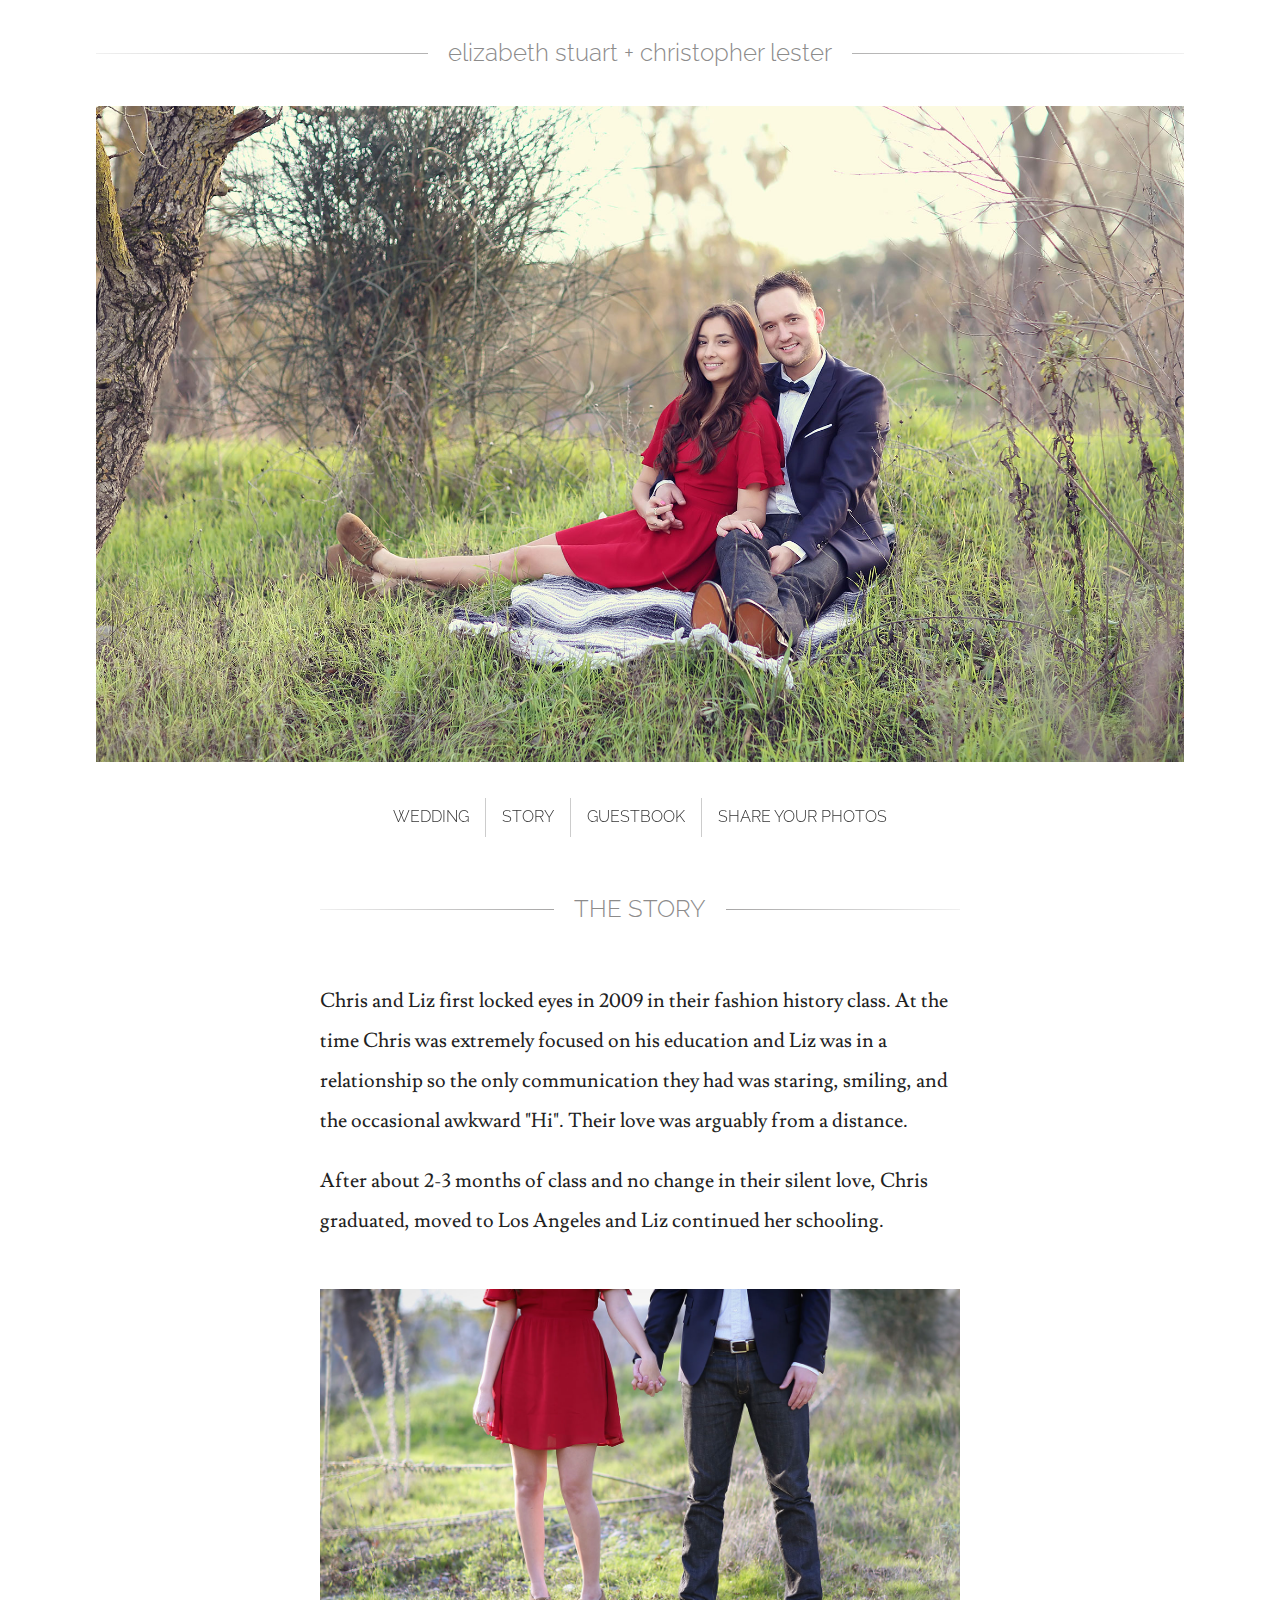
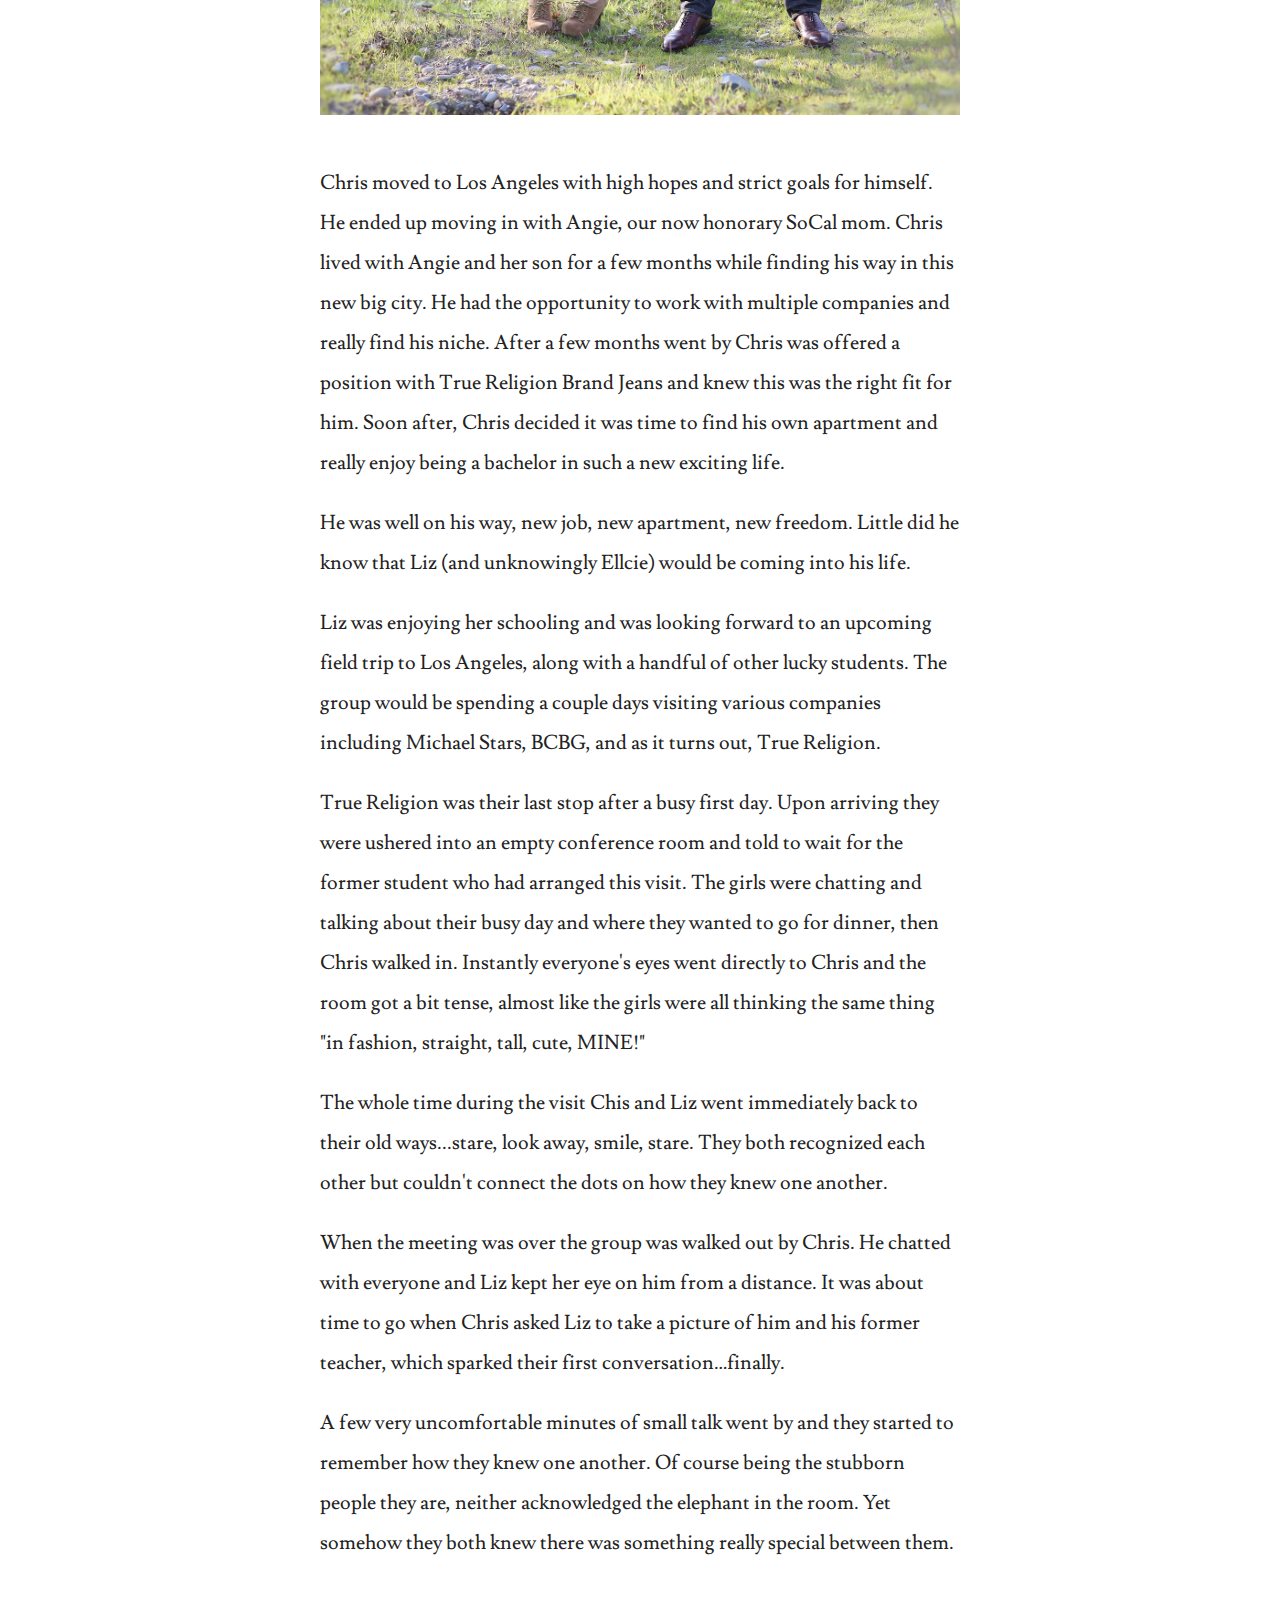
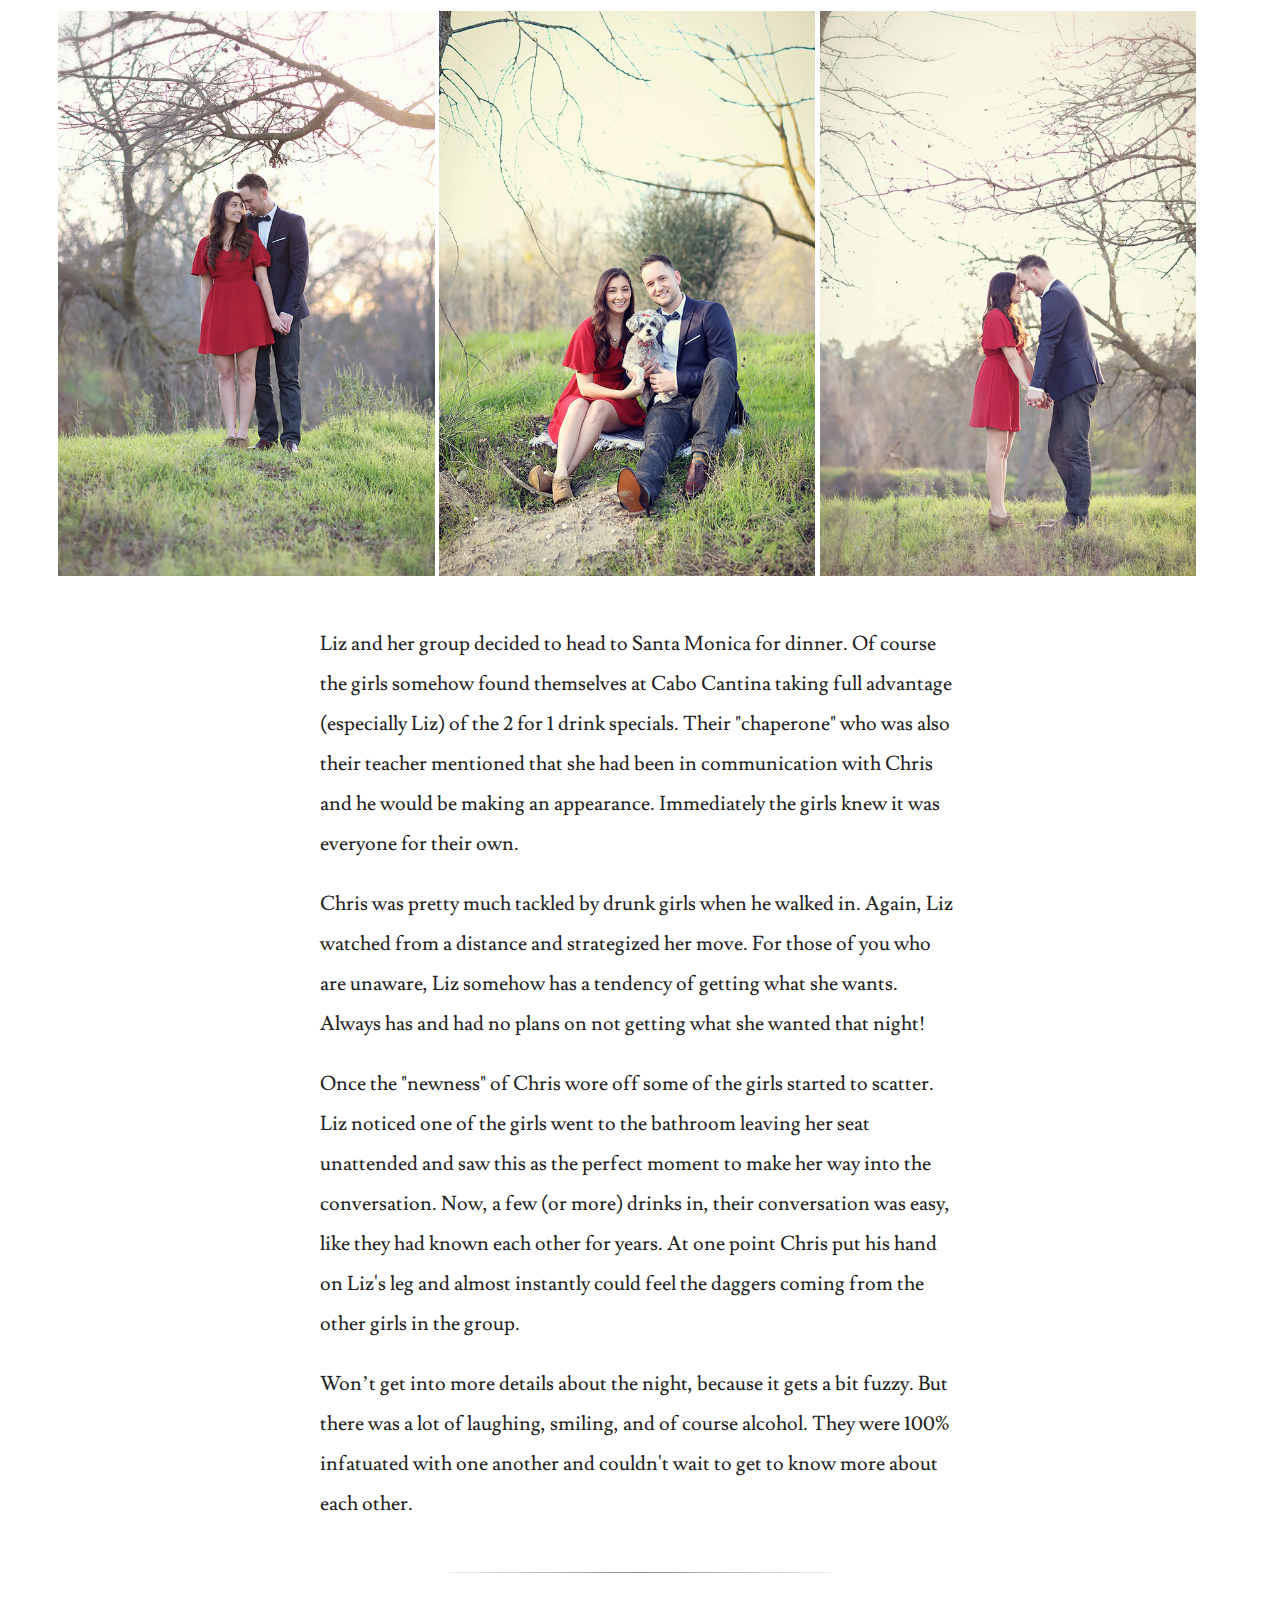
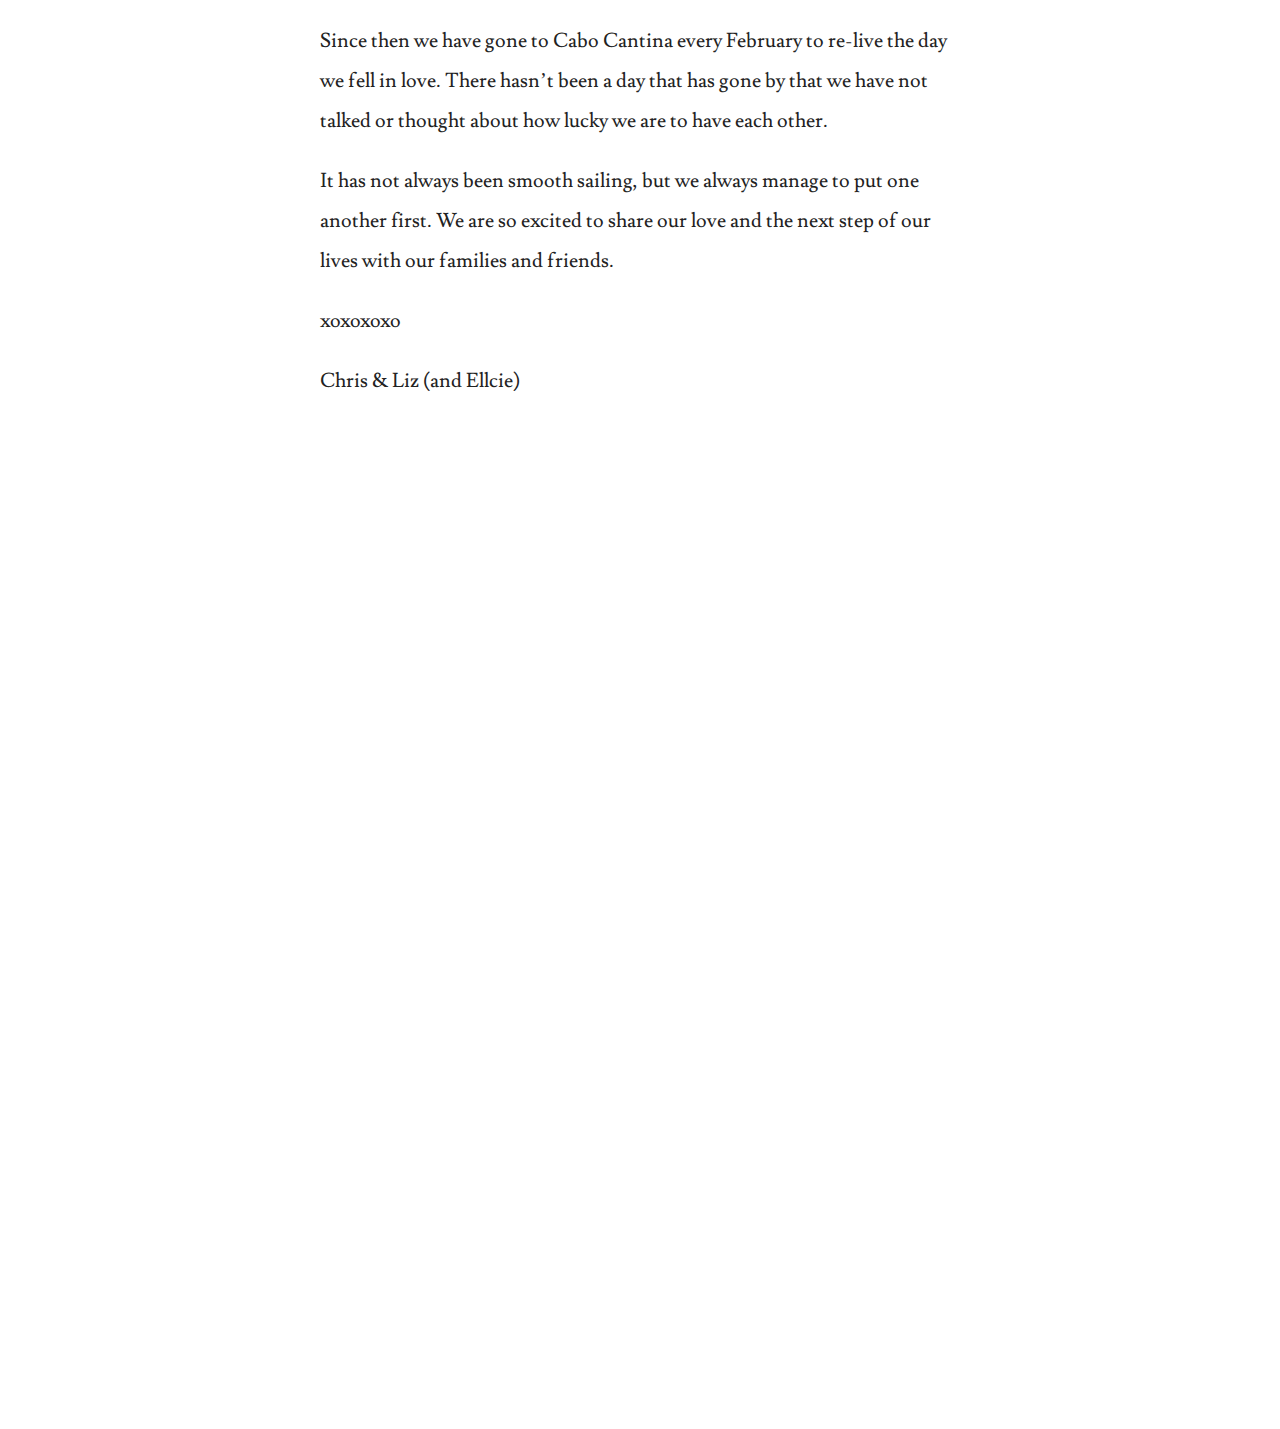
==== commit 4916e2da: "Match index and story." ====
--- a/story.html
+++ b/story.html
@@ -3,154 +3,132 @@
 <!--[if IE 7]>         <html class="no-js lt-ie9 lt-ie8" lang=""> <![endif]-->
 <!--[if IE 8]>         <html class="no-js lt-ie9" lang=""> <![endif]-->
 <!--[if gt IE 8]><!--> <html class="no-js" lang=""> <!--<![endif]-->
-    <head>
-        <meta charset="utf-8">
-        <meta http-equiv="X-UA-Compatible" content="IE=edge,chrome=1">
-        <title>Liz and Chris's Story</title>
-        <meta name="description" content="">
-        <meta name="viewport" content="width=device-width, initial-scale=1">
-        <link rel="apple-touch-icon" href="apple-touch-icon.png">
+<head>
+    <meta charset="utf-8">
+    <meta http-equiv="X-UA-Compatible" content="IE=edge,chrome=1">
+    <title>Liz and Chris's Story</title>
+    <meta name="description" content="">
+    <meta name="viewport" content="width=device-width, initial-scale=1">
+    <link rel="apple-touch-icon" href="apple-touch-icon.png">
 
-        <link rel="stylesheet" href="css/normalize.min.css">
-        <link rel="stylesheet" href="css/main.css">
-        
-        <link href='https://fonts.googleapis.com/css?family=Raleway:200' rel='stylesheet' type='text/css'>
-        <link href='https://fonts.googleapis.com/css?family=Lusitana:400,700' rel='stylesheet' type='text/css'>
+    <link rel="stylesheet" href="css/main.css">
+    <link href='https://fonts.googleapis.com/css?family=Raleway:200' rel='stylesheet' type='text/css'>
+    <link href='https://fonts.googleapis.com/css?family=Lusitana:400,700' rel='stylesheet' type='text/css'>
 
-        <script src="js/vendor/modernizr-2.8.3-respond-1.4.2.min.js"></script>
-    </head>
-    <body>
-        <!--[if lt IE 8]>
-            <p class="browserupgrade">You are using an <strong>outdated</strong> browser. Please <a href="http://browsehappy.com/">upgrade your browser</a> to improve your experience.</p>
-        <![endif]-->
-        <div id="landing">   
-            <div id="landing-content">
-                <h1 class="one title">
-                    <span>elizabeth stuart + christopher lester</span>
-                </h1>
-                <img src="img/engage1.jpg" alt="Liz and Chris">
-                <ul id="nav">
-                    <li><a href="/#wedding" class="hvr-underline-from-center underline-dark">WEDDING</a></li><li><a href="#story" class="hvr-underline-from-center underline-dark">STORY</a></li><li><a name="guestbook" id="guestbook" href="/#guestbook" class="hvr-underline-from-center underline-dark">GUESTBOOK</a></li><li><a href="/#upload" class="hvr-underline-from-center underline-dark">SHARE YOUR PHOTOS</a></li>
-                </ul>
-            </div>
-        </div> <!-- end landing -->
+    <script src="js/vendor/jquery.min.js"></script>
+    <script src="js/vendor/modernizr-2.8.3-respond-1.4.2.min.js"></script>
+    <script src="js/respond.min.js"></script>
+    <!--[if (gte IE 6)&(lte IE 8)]>
+      <script type="text/javascript" src="js/selectivizr-min.js"></script>
+      <noscript><link rel="stylesheet" href="[fallback css]" /></noscript>
+    <![endif]-->
+</head>
+<body>
+<!--[if lt IE 9]>
+    <p class="browserupgrade">Warning: You are using an <strong>outdated</strong> browser. Please <a href="http://browsehappy.com/">upgrade your browser</a> to improve your experience on this site.</p>
+<![endif]-->
+    <div id="landing">   
+        <div id="landing-content">
+            <h1 class="one title">
+                <span>elizabeth stuart + christopher lester</span>
+            </h1>
+            <img src="img/engage1.jpg" alt="Liz and Chris">
+            <div id="sticky-anchor"></div>
+            <ul id="nav">
+                <li><a href="/#wedding" class="hvr-underline-from-center underline-dark">WEDDING</a></li><li><a href="#story" class="hvr-underline-from-center underline-dark">STORY</a></li><li><a name="guestbook" id="guestbook" href="/#guestbook" class="hvr-underline-from-center underline-dark">GUESTBOOK</a></li><li><a href="/#upload" class="hvr-underline-from-center underline-dark">SHARE YOUR PHOTOS</a></li>
+            </ul>
+        </div>
+    </div> <!-- end landing -->
+    <div id="story" class="wrapper">
+        <h1 id="title" class="one"><span>THE STORY</span></h1>
+        <div class="story-section">
+            <p>Chris and Liz first locked eyes in 2009 in their fashion history class. At the time Chris was extremely focused on his education and Liz was in a relationship so the only communication they had was staring, smiling, and the occasional awkward "Hi". Their love was arguably from a distance.</p>
 
-        <!--
-        <div class="main-container">
-            <div id="story-hero">
-                <img src="img/mobile/story1.jpg" class="mobile-img" alt="Liz and Chris engagement photo">
-            </div>
-            <ul id="nav">
-                <li><a href="/#wedding" class="hvr-underline-from-center underline-dark">THE WEDDING</a></li><li><a href="story.html" class="hvr-underline-from-center underline-dark">THE STORY</a></li><li><a href="/#guestbook" class="hvr-underline-from-center underline-dark">GUESTBOOK</a></li>
-            </ul>
-            <h1 id="title" class="one"><span>THE STORY</span></h1> -->
-            <div id="story" class="wrapper">
-                <h1 id="title" class="one"><span>THE STORY</span></h1>
-                <div class="story-section">
-                    <p>Chris and Liz first locked eyes in 2009 in their fashion history class. At the time Chris was extremely focused on his education and Liz was in a relationship so the only communication they had was staring, smiling, and the occasional awkward "Hi". Their love was arguably from a distance.</p>
+            <p>After about 2-3 months of class and no change in their silent love, Chris graduated, moved to Los Angeles and Liz continued her schooling.</p>
+        </div>
 
-                    <p>After about 2-3 months of class and no change in their silent love, Chris graduated, moved to Los Angeles and Liz continued her schooling.</p>
-                </div>
+        <div class="center">
+            <img src="img/engage3.jpg" class="medium-img" alt="Liz and Chris engagement photo">
+        </div>
+        <div class="story-section">
+            <p>Chris moved to Los Angeles with high hopes and strict goals for himself. He ended up moving in with Angie, our now honorary SoCal mom. Chris lived with Angie and her son for a few months while finding his way in this new big city. He had the opportunity to work with multiple companies and really find his niche. After a few months went by Chris was offered a position with True Religion Brand Jeans and knew this was the right fit for him. Soon after, Chris decided it was time to find his own apartment and really enjoy being a bachelor in such a new exciting life.</p>
 
-                <div class="center">
-                    <img src="img/engage3.jpg" class="medium-img" alt="Liz and Chris engagement photo">
-                </div>
-                <div class="story-section">
-                    <p>Chris moved to Los Angeles with high hopes and strict goals for himself. He ended up moving in with Angie, our now honorary SoCal mom. Chris lived with Angie and her son for a few months while finding his way in this new big city. He had the opportunity to work with multiple companies and really find his niche. After a few months went by Chris was offered a position with True Religion Brand Jeans and knew this was the right fit for him. Soon after, Chris decided it was time to find his own apartment and really enjoy being a bachelor in such a new exciting life.</p>
+            <p>He was well on his way, new job, new apartment, new freedom. Little did he know that Liz (and unknowingly Ellcie) would be coming into his life.</p>
 
-                    <p>He was well on his way, new job, new apartment, new freedom. Little did he know that Liz (and unknowingly Ellcie) would be coming into his life.</p>
+            <p>Liz was enjoying her schooling and was looking forward to an upcoming field trip to Los Angeles, along with a handful of other lucky students. The group would be spending a couple days visiting various companies including Michael Stars, BCBG, and as it turns out, True Religion.</p>
 
-                    <p>Liz was enjoying her schooling and was looking forward to an upcoming field trip to Los Angeles, along with a handful of other lucky students. The group would be spending a couple days visiting various companies including Michael Stars, BCBG, and as it turns out, True Religion.</p>
+            <p>True Religion was their last stop after a busy first day. Upon arriving they were ushered into an empty conference room and told to wait for the former student who had arranged this visit. The girls were chatting and talking about their busy day and where they wanted to go for dinner, then Chris walked in. Instantly everyone's eyes went directly to Chris and the room got a bit tense, almost like the girls were all thinking the same thing "in fashion, straight, tall, cute, MINE!"</p>
 
-                    <p>True Religion was their last stop after a busy first day. Upon arriving they were ushered into an empty conference room and told to wait for the former student who had arranged this visit. The girls were chatting and talking about their busy day and where they wanted to go for dinner, then Chris walked in. Instantly everyone's eyes went directly to Chris and the room got a bit tense, almost like the girls were all thinking the same thing "in fashion, straight, tall, cute, MINE!"</p>
+            <p>The whole time during the visit Chis and Liz went immediately back to their old ways...stare, look away, smile, stare. They both recognized each other but couldn't connect the dots on how they knew one another.</p>
 
-                    <p>The whole time during the visit Chis and Liz went immediately back to their old ways...stare, look away, smile, stare. They both recognized each other but couldn't connect the dots on how they knew one another.</p>
+            <p>When the meeting was over the group was walked out by Chris. He chatted with everyone and Liz kept her eye on him from a distance. It was about time to go when Chris asked Liz to take a picture of him and his former teacher, which sparked their first conversation…finally.</p>
 
-                    <p>When the meeting was over the group was walked out by Chris. He chatted with everyone and Liz kept her eye on him from a distance. It was about time to go when Chris asked Liz to take a picture of him and his former teacher, which sparked their first conversation…finally.</p>
+            <p>A few very uncomfortable minutes of small talk went by and they started to remember how they knew one another. Of course being the stubborn people they are, neither acknowledged the elephant in the room. Yet somehow they both knew there was something really special between them.</p>
+        </div>
 
-                    <p>A few very uncomfortable minutes of small talk went by and they started to remember how they knew one another. Of course being the stubborn people they are, neither acknowledged the elephant in the room. Yet somehow they both knew there was something really special between them.</p>
-                </div>
+        <div class="vertical-imgs-container">
+            <img src="img/engage4.jpg" class="vertical-img" alt="Liz and Chris engagement photo">
+            <img src="img/engage6.jpg" class="vertical-img" alt="Liz and Chris engagement photo">
+            <img src="img/engage5.jpg" class="vertical-img" alt="Liz and Chris engagement photo">
+        </div>
 
-                <!-- <hr> -->
-                <div class="vertical-imgs-container">
-                    <img src="img/engage4.jpg" class="vertical-img" alt="Liz and Chris engagement photo">
-                    <img src="img/engage6.jpg" class="vertical-img" alt="Liz and Chris engagement photo">
-                    <img src="img/engage5.jpg" class="vertical-img" alt="Liz and Chris engagement photo">
-                </div>
+        <div class="story-section">
+            <p>Liz and her group decided to head to Santa Monica for dinner. Of course the girls somehow found themselves at Cabo Cantina taking full advantage (especially Liz) of the 2 for 1 drink specials. Their "chaperone" who was also their teacher mentioned that she had been in communication with Chris and he would be making an appearance. Immediately the girls knew it was everyone for their own.</p>
 
-                <div class="story-section">
-                    <p>Liz and her group decided to head to Santa Monica for dinner. Of course the girls somehow found themselves at Cabo Cantina taking full advantage (especially Liz) of the 2 for 1 drink specials. Their "chaperone" who was also their teacher mentioned that she had been in communication with Chris and he would be making an appearance. Immediately the girls knew it was everyone for their own.</p>
+            <p>Chris was pretty much tackled by drunk girls when he walked in. Again, Liz watched from a distance and strategized her move. For those of you who are unaware, Liz somehow has a tendency of getting what she wants. Always has and had no plans on not getting what she wanted that night!</p>
 
-                    <p>Chris was pretty much tackled by drunk girls when he walked in. Again, Liz watched from a distance and strategized her move. For those of you who are unaware, Liz somehow has a tendency of getting what she wants. Always has and had no plans on not getting what she wanted that night!</p>
+            <p>Once the "newness" of Chris wore off some of the girls started to scatter. Liz noticed one of the girls went to the bathroom  leaving her seat unattended and saw this as the perfect moment to make her way into the conversation. Now, a few (or more) drinks in, their conversation was easy, like they had known each other for years. At one point Chris put his hand on Liz's leg and almost instantly could feel the daggers coming from the other girls in the group.</p>
 
-                    <p>Once the "newness" of Chris wore off some of the girls started to scatter. Liz noticed one of the girls went to the bathroom  leaving her seat unattended and saw this as the perfect moment to make her way into the conversation. Now, a few (or more) drinks in, their conversation was easy, like they had known each other for years. At one point Chris put his hand on Liz's leg and almost instantly could feel the daggers coming from the other girls in the group.</p>
+            <p>Won’t get into more details about the night, because it gets a bit fuzzy. But there was a lot of laughing, smiling, and of course alcohol. They were 100% infatuated with one another and couldn't wait to get to know more about each other.</p>
 
-                    <p>Won’t get into more details about the night, because it gets a bit fuzzy. But there was a lot of laughing, smiling, and of course alcohol. They were 100% infatuated with one another and couldn't wait to get to know more about each other.</p>
+            <hr>
 
-                    <hr>
+            <p>Since then we have gone to Cabo Cantina every February to re-live the day we fell in love. There hasn’t been a day that has gone by that we have not talked or thought about how lucky we are to have each other.</p>
 
-                    <p>Since then we have gone to Cabo Cantina every February to re-live the day we fell in love. There hasn’t been a day that has gone by that we have not talked or thought about how lucky we are to have each other.</p>
+            <p>It has not always been smooth sailing, but we always manage to put one another first. We are so excited to share our love and the next step of our lives with our families and friends.</p>
 
-                    <p>It has not always been smooth sailing, but we always manage to put one another first. We are so excited to share our love and the next step of our lives with our families and friends.</p>
+            <p>xoxoxoxo</p>
 
-                    <p>xoxoxoxo</p>
+            <p>Chris & Liz (and Ellcie)</p>
+        </div>    
+    </div>
+    <div class="story-final-hero">
+        <img src="img/mobile/story2.jpg" class="mobile-img" alt="Liz and Chris engagement photo">
+    </div>
+    </div> <!-- #main-container -->
 
-                    <p>Chris & Liz (and Ellcie)</p>
-                </div>    
-            </div>
-            <div class="story-final-hero">
-                <img src="img/mobile/story2.jpg" class="mobile-img" alt="Liz and Chris engagement photo">
-            </div>
-        </div> <!-- #main-container -->
+    <!-- Smooth scrolling script from https://css-tricks.com/snippets/jquery/smooth-scrolling/ -->    
+    <script>
+        $(function() {
+          $('a[href*=#]:not([href=#])').click(function() {
+            if (location.pathname.replace(/^\//,'') == this.pathname.replace(/^\//,'') && location.hostname == this.hostname) {
+              var target = $(this.hash);
+              target = target.length ? target : $('[name=' + this.hash.slice(1) +']');
+              if (target.length) {
+                $('html,body').animate({
+                  scrollTop: target.offset().top - 100
+                }, 1000);
+                return false;
+              }
+            }
+          });
+        });
+    </script>
+    <script>        
+        function sticky_relocate() {
+            var window_top = $(window).scrollTop();
+            var div_top = $('#sticky-anchor').offset().top;
+            if (window_top > div_top) {
+                $('#nav').addClass('stick');
+            } else {
+                $('#nav').removeClass('stick');
+            }
+        }
 
-        <script src="js/vendor/jquery.min.js"></script>
-
-        <!-- Smooth scrolling script from https://css-tricks.com/snippets/jquery/smooth-scrolling/ -->
-        <!--<script src="js/vendor/jquery-1.11.2.min.js"></script>  -->     
-        <script>
-            $(function() {
-              $('a[href*=#]:not([href=#])').click(function() {
-                if (location.pathname.replace(/^\//,'') == this.pathname.replace(/^\//,'') && location.hostname == this.hostname) {
-                  var target = $(this.hash);
-                  target = target.length ? target : $('[name=' + this.hash.slice(1) +']');
-                  if (target.length) {
-                    $('html,body').animate({
-                      scrollTop: target.offset().top - 100
-                    }, 1000);
-                    return false;
-                  }
-                }
-              });
-            });
-        </script>
-        <script>        
-        // Create a clone of the menu, right next to original.
-        $('#nav').addClass('original').clone().insertAfter('#nav').addClass('cloned').css('position','fixed').css('top','0').css('margin-top','0').css('z-index','500').removeClass('original').hide();
-        scrollIntervalID = setInterval(stickIt, 10);
-        function stickIt() {
-          var orgElementPos = $('.original').offset();
-          orgElementTop = orgElementPos.top;               
-          if ($(window).scrollTop() >= (orgElementTop)) {
-            // scrolled past the original position; now only show the cloned, sticky element.
-            // Cloned element should always have same left position and width as original element.     
-            orgElement = $('.original');
-            coordsOrgElement = orgElement.offset();
-            leftOrgElement = coordsOrgElement.left;  
-            widthOrgElement = orgElement.css('width');
-            $('.cloned').css('left',leftOrgElement+'px').css('top',0).css('width',widthOrgElement).show();
-            $('.original').css('visibility','hidden');
-          } else {
-            // not scrolled past the menu; only show the original menu.
-            $('.cloned').hide();
-            $('.original').css('visibility','visible');
-          }
-        }  
-        </script> 
-        <script>
-            $(document).ready(function() {
-            var offsetSize = $("#nav").innerHeight();
-            $("html, body").animate({scrollTop:$(window.location.hash).offset().top-offsetSize }, 500);
-            });
-        </script>
-    </body>
+        $(function () {
+            $(window).scroll(sticky_relocate);
+            sticky_relocate();
+        });
+    </script>
+</body>
 </html>
--- a/css/main.css
+++ b/css/main.css
@@ -430,15 +430,6 @@
 
 /*! HTML5 Boilerplate v5.0 | MIT License | http://h5bp.com/ */
 
-/*html,body
-{
-    width: 100%;
-    height: 100%;
-    margin: 0px;
-    padding: 0px;
-    overflow-x: hidden; 
-}*/
-
 html {
     color: #222;
     font-size: 1em;
@@ -453,6 +444,15 @@
 ::selection {
     background: #b3d4fc;
     text-shadow: none;
+}
+
+hr {
+  border: 0; 
+  height: 1px; 
+  background: #ccc; 
+  width: 30%;
+  margin-top: 3em;
+  margin-bottom: 3em;
 }
 
 hr {
@@ -496,8 +496,10 @@
 .browserupgrade {
     margin: 0.2em 0;
     background: #ccc;
-    color: #000;
-    padding: 0.2em 0;
+    color: #fff;
+    font-size: 2em;
+    padding: 2em 10%;
+    text-align: center;
 }
 
 /* ===== Initializr Styles ==================================================
@@ -519,6 +521,22 @@
 /* ==========================================================================
    General / Shared
    ========================================================================== */
+body {
+    margin: 0;
+    padding: 0;
+}
+
+html {
+  -webkit-box-sizing: border-box;
+  -moz-box-sizing: border-box;
+  box-sizing: border-box;
+}
+*, *:before, *:after {
+  -webkit-box-sizing: inherit;
+  -moz-box-sizing: inherit;
+  box-sizing: inherit;
+  }
+
 a,
 h1,
 h2 {
@@ -527,6 +545,7 @@
 
 a {
     font-weight: 300;
+    text-decoration: none;
 }
 
 h1 {
@@ -536,7 +555,6 @@
     font-weight: 300;
     font-size: 1em;
     text-align: center;
-    text-transform: uppercase;
 }
 
     h1.one:before {
@@ -562,12 +580,12 @@
   }
 
 h2 {
-    /*width: 96%;*/
     margin: 1.25em auto 1em auto;
     color: #8c8b8b;
     position: relative;  
     font-weight: 300;
     font-size: 1em;
+    text-transform: uppercase;
 }
 
 p {
@@ -578,22 +596,21 @@
     text-align: center;
 }
 
-a {
-    text-decoration: none;
-}
-
-body {
-    margin: 0;
-    padding: 0;
-}
-
 .container {
-    width: 90%;
+    width: 80%;
     margin: 0 auto;
 }
 
 .mobile-img {
     width: 100%;
+}
+/*offset for anchor tags and fixed header*/
+.offset:before {
+  display: block;
+  content: " ";
+  height: 80px;
+  margin-top: -80px;
+  visibility: hidden;
 }
 /* ==========================================================================
    Home page
@@ -623,13 +640,24 @@
 
 #nav {
     text-align: center;
-    margin: 0 auto;
+    margin: 0;
     position: relative;
     width: 100%;
     background-color: white;
     background-color: rgba(255,255,255,0.9);
     padding: 0.75em 0;
     z-index: 999;
+    -webkit-transform: translate3d(0px,0px,0px);
+}
+
+#nav.stick {
+    position: fixed;
+    top: 0;
+    z-index: 1000;
+    border-radius: 0 0 0.5em 0.5em;
+    -webkit-transform: translate3d(0px,0px,0px);
+    transform: translate3d(0px,0px,0px);
+    position: sticky;
 }
 
 #nav a,
@@ -640,7 +668,7 @@
 #nav li {
     display: inline-block;
     padding: 0.25em 0.5em;
-    font-size: 0.75em;
+    font-size: 0.65em;
 }
 
 #nav li:nth-child(2) {
@@ -651,7 +679,6 @@
 #nav li:nth-child(3) {
     border-right: 1px solid #ccc;
 }
-
 
 #divider-img {
     background-image: url(../img/flowers.jpg);
@@ -662,12 +689,15 @@
     background-repeat: no-repeat;
     background-attachment: scroll;
     background-position: center;
-    height: 20vh;
-}
-
-#wedding-intro {
-    width: 90%;
-    margin: 0 auto;
+    height: 10vh;
+}
+
+.wp-left {
+    text-align: left;
+}
+
+.wp-right {
+    text-align: right;
 }
 
 .wedding-party {
@@ -675,38 +705,43 @@
 }
 
 .wedding-party p {
+    font-size: 0.8em;
+}
+
+.wedding-party p,
+.wedding-party h2 {
     margin-right: auto;
     margin-left: auto;
+    text-align: center;
     color: #8c8b8b;
 }
 
 .wedding-party img {
-    width: 90%;
-    /*margin-top: 15px;*/
+    width: 100%;
 }
 
 #wedding-text {
-    margin: 0 auto;
     line-height: 1.5em;
+    width: 100%;
+    vertical-align: middle;
 }
 
 #invite {
-    padding: 0.5em;
     margin: 2em auto;
-    width: 90%;
+    width: 100%;
+    display: block;
 }
 
 #lightgallery {
-    /*width: 90%;*/
     margin: 1em auto 3em auto;
 }
 
 #lightgallery img {
     width: 75px;
     height: auto;
-    margin-bottom: 15px;
-    margin-right: 5px;
-    margin-left: 5px;
+    margin-bottom: 6px;
+    margin-right: 1px;
+    margin-left: 1px;
     -webkit-transform: translateZ(0);
     transform: translateZ(0);
 }
@@ -721,12 +756,8 @@
     transition: all 0.5s ease;
 }
 
-# {
-    margin-bottom: 3em;
-}
-
 #hash4 img {
-    width: 60%;
+    width: 322px;
 }
 
 .wedding-video {
@@ -751,16 +782,14 @@
 
 #hcb_form_name,
 #uploader_name {
-    width: 96%;
+    width: 100%;
     margin: 1em auto;
     background-color: transparent;
     border: 1px solid gray;
 }
 
 .guest-upload-wrapper {
-    width: 90%;
     margin: 0 auto;
-    /*padding-top: 2em;*/
     border-radius: 3px;
     background-color: #fff;
 }
@@ -798,6 +827,7 @@
 #uploadfile3,
 #uploadfile4 {
     margin-top: 5px;
+    border-radius: 2px !important;
 }
 
 /*******************************************
@@ -811,7 +841,7 @@
     text-align: center;
     margin-left: auto;
     margin-right: auto;
-    left: 0;comme
+    left: 0;
     right: 0;
 }
 
@@ -867,6 +897,12 @@
    Media Queries
    ========================================================================== */
 
+@media only screen and (min-width: 360px) {
+    .container {
+        width: 322px;
+    }
+}
+
 @media only screen and (min-width: 480px) {
     h1.one span {
         padding: 0 20px;
@@ -875,6 +911,24 @@
     #landing h1 {
         font-size: 1em;
     }
+    
+    .container {
+        width: 402px;
+    }
+
+    .wedding-party img {
+        width: 100%;
+    }
+
+
+    .wedding-party p {
+        font-size: 1em;
+    }
+
+    #hash4 img {
+        width: 402px;
+    }
+
 /* ========================
     INTERMEDIATE: IE Fixes
    ======================== */
@@ -888,6 +942,25 @@
     }
 }
 
+@media only screen and (min-width: 560px) {
+    #nav li {
+        font-size: 0.75em;
+    }
+    .container {
+        width: 484px;
+    }
+
+    #divider-img {
+        height: 20vh;
+    }
+
+
+    #hash4 img {
+        width: 484px;
+    }
+
+}
+
 @media only screen and (min-width: 768px) {
 
     h1 {
@@ -896,6 +969,21 @@
 
     h2 {
         font-size: 1.25em;
+    }
+
+    #landing {
+        margin-bottom: 2em;
+    }
+
+    .title,
+    #landing img{
+        width: 75%;
+        margin-bottom: 1.5em; 
+    }
+
+
+    .container {
+        width: 656px;
     }
 
     #intro-container {
@@ -908,19 +996,16 @@
         display: inline-block;
     }
 
-    .wedding-party img {
-        width: 80%;
-        margin-left: auto;
-        margin-right: auto;
+   .wedding-party img {
+        width: 318px;
+    }
+    #invite {
+        width: 50%;
     }
 
     #wedding-text {
         font-size: 1em;
         line-height: 2em;
-    }
-
-    .guest-upload-wrapper {
-        width: 60%;
     }
 
     .story-section {
@@ -953,31 +1038,29 @@
 }
 
 @media only screen and (min-width: 1025px) {
-    h1,
     .title,
     #landing img{
         width: 85%;
         margin-bottom: 1.5em; 
     }
     
+    .container {
+        width: 825px;
+    }
+
+   .wedding-party img {
+        width: 470px;
+    }
+
     #lightgallery {
-        width: 70%;
         margin: 1em auto 6em auto;
     }
 
     #lightgallery img {
         width: 150px;
-    }
-
-    #secondary-nav {
-        position: absolute;
-        bottom: 20px;
-        background-color: transparent;
-    }
-
-    #secondary-nav li {
-        padding: 0.5em 1em;
-        font-size: 1.25em;
+        margin-bottom: 8px;
+        margin-right: 3px;
+        margin-left: 3px;
     }
 
     .mobile-img {
@@ -998,7 +1081,7 @@
     }
 
     #hash4 img {
-        width: 40%;
+        width: 470px;
     }
     
     #kiss,
@@ -1100,6 +1183,10 @@
     /*margin: 4em auto 0 auto;*/
         width: 30%;
     }
+
+    .container {
+        width: 974px;
+    }
     
     #wedding-text {
         font-size: 1.25em;
@@ -1108,18 +1195,17 @@
     #story #title {
         width: 50%;
     }
-    
-    .guest-upload-wrapper {
-        width: 50%;
-    }
 }
 
 @media only screen and (min-width: 1480px) {
     #landing img,
-    h1,
     .title {
         width: 75%;
     }
+/*    .container {
+        width: 72%;
+    }*/
+
      #landing {
         height: 100vh;
     }
@@ -1127,7 +1213,6 @@
 
 @media only screen and (min-width: 1660px) {
     #landing img,
-    h1,
     .title {
         width: 68%;
     }
@@ -1240,7 +1325,7 @@
 .clearfix {
     *zoom: 1;
 }
-
+*/
 /* ==========================================================================
    Print styles
    ========================================================================== */
@@ -1305,836 +1390,13 @@
     }
 }
 
-/*Lightgallery*/
-
-/*! lightgallery - v1.2.9 - 2015-12-18
-* http://sachinchoolur.github.io/lightGallery/
-* Copyright (c) 2015 Sachin N; Licensed Apache 2.0 */
-@font-face {
-  font-family: 'lg';
-  src: url("../fonts/lg.eot?n1z373");
-  src: url("../fonts/lg.eot?#iefixn1z373") format("embedded-opentype"), url("../fonts/lg.woff?n1z373") format("woff"), url("../fonts/lg.ttf?n1z373") format("truetype"), url("../fonts/lg.svg?n1z373#lg") format("svg");
-  font-weight: normal;
-  font-style: normal;
-}
-.lg-icon {
-  font-family: 'lg';
-  speak: none;
-  font-style: normal;
-  font-weight: normal;
-  font-variant: normal;
-  text-transform: none;
-  line-height: 1;
-  /* Better Font Rendering =========== */
-  -webkit-font-smoothing: antialiased;
-  -moz-osx-font-smoothing: grayscale;
-}
-
-.lg-actions .lg-next, .lg-actions .lg-prev {
-  background-color: rgba(0, 0, 0, 0.1);
-  border-radius: 2px;
-  color: #999;
-  cursor: pointer;
-  display: block;
-  font-size: 22px;
-  margin-top: -10px;
-  padding: 8px 10px 9px;
-  position: absolute;
-  top: 50%;
-  z-index: 1080;
-}
-.lg-actions .lg-next.disabled, .lg-actions .lg-prev.disabled {
-  pointer-events: none;
-  opacity: 0.5;
-}
-.lg-actions .lg-next:hover, .lg-actions .lg-prev:hover {
-  color: #FFF;
-}
-.lg-actions .lg-next {
-  right: 20px;
-}
-.lg-actions .lg-next:before {
-  content: "\e095";
-}
-.lg-actions .lg-prev {
-  left: 20px;
-}
-.lg-actions .lg-prev:after {
-  content: "\e094";
-}
-
-@-webkit-keyframes lg-right-end {
-  0% {
-    left: 0;
-  }
-  50% {
-    left: -30px;
-  }
-  100% {
-    left: 0;
-  }
-}
-@-moz-keyframes lg-right-end {
-  0% {
-    left: 0;
-  }
-  50% {
-    left: -30px;
-  }
-  100% {
-    left: 0;
-  }
-}
-@-ms-keyframes lg-right-end {
-  0% {
-    left: 0;
-  }
-  50% {
-    left: -30px;
-  }
-  100% {
-    left: 0;
-  }
-}
-@keyframes lg-right-end {
-  0% {
-    left: 0;
-  }
-  50% {
-    left: -30px;
-  }
-  100% {
-    left: 0;
-  }
-}
-@-webkit-keyframes lg-left-end {
-  0% {
-    left: 0;
-  }
-  50% {
-    left: 30px;
-  }
-  100% {
-    left: 0;
-  }
-}
-@-moz-keyframes lg-left-end {
-  0% {
-    left: 0;
-  }
-  50% {
-    left: 30px;
-  }
-  100% {
-    left: 0;
-  }
-}
-@-ms-keyframes lg-left-end {
-  0% {
-    left: 0;
-  }
-  50% {
-    left: 30px;
-  }
-  100% {
-    left: 0;
-  }
-}
-@keyframes lg-left-end {
-  0% {
-    left: 0;
-  }
-  50% {
-    left: 30px;
-  }
-  100% {
-    left: 0;
-  }
-}
-.lg-outer.lg-right-end .lg-object {
-  -webkit-animation: lg-right-end 0.3s;
-  -o-animation: lg-right-end 0.3s;
-  animation: lg-right-end 0.3s;
-  position: relative;
-}
-.lg-outer.lg-left-end .lg-object {
-  -webkit-animation: lg-left-end 0.3s;
-  -o-animation: lg-left-end 0.3s;
-  animation: lg-left-end 0.3s;
-  position: relative;
-}
-
-.lg-toolbar {
-  z-index: 1080;
-  left: 0;
-  position: absolute;
-  top: 0;
-  width: 100%;
-}
-.lg-toolbar .lg-icon {
-  color: #999;
-  cursor: pointer;
-  float: right;
-  font-size: 24px;
-  height: 47px;
-  line-height: 27px;
-  padding: 10px 0;
-  text-align: center;
-  width: 50px;
-  text-decoration: none !important;
-  outline: medium none;
-}
-.lg-toolbar .lg-icon:hover {
-  color: #FFF;
-}
-.lg-toolbar .lg-close:after {
-  content: "\e070";
-}
-.lg-toolbar .lg-download:after {
-  content: "\e0f2";
-}
-
-.lg-sub-html {
-  background-color: rgba(0, 0, 0, 0.45);
-  bottom: 0;
-  color: #EEE;
-  font-size: 16px;
-  left: 0;
-  padding: 10px 40px;
-  position: fixed;
-  right: 0;
-  text-align: center;
-  z-index: 1080;
-}
-.lg-sub-html h4 {
-  margin: 0;
-  font-size: 13px;
-  font-weight: bold;
-}
-.lg-sub-html p {
-  font-size: 12px;
-  margin: 5px 0 0;
-}
-
-#lg-counter {
-  color: #999;
-  display: inline-block;
-  font-size: 16px;
-  padding-left: 20px;
-  padding-top: 12px;
-  vertical-align: middle;
-}
-
-.lg-toolbar, .lg-prev, .lg-next {
-  opacity: 1;
-  -webkit-transition: -webkit-transform 0.35s cubic-bezier(0, 0, 0.25, 1) 0s, opacity 0.35s cubic-bezier(0, 0, 0.25, 1) 0s;
-  -moz-transition: -moz-transform 0.35s cubic-bezier(0, 0, 0.25, 1) 0s, opacity 0.35s cubic-bezier(0, 0, 0.25, 1) 0s;
-  -o-transition: -o-transform 0.35s cubic-bezier(0, 0, 0.25, 1) 0s, opacity 0.35s cubic-bezier(0, 0, 0.25, 1) 0s;
-  transition: transform 0.35s cubic-bezier(0, 0, 0.25, 1) 0s, opacity 0.35s cubic-bezier(0, 0, 0.25, 1) 0s;
-}
-
-.lg-hide-items .lg-prev {
-  opacity: 0;
-  -webkit-transform: translate3d(-10px, 0, 0);
-  transform: translate3d(-10px, 0, 0);
-}
-.lg-hide-items .lg-next {
-  opacity: 0;
-  -webkit-transform: translate3d(10px, 0, 0);
-  transform: translate3d(10px, 0, 0);
-}
-.lg-hide-items .lg-toolbar {
-  opacity: 0;
-  -webkit-transform: translate3d(0, -10px, 0);
-  transform: translate3d(0, -10px, 0);
-}
-
-body:not(.lg-from-hash) .lg-outer.lg-start-zoom .lg-object {
-  -webkit-transform: scale3d(0.5, 0.5, 0.5);
-  transform: scale3d(0.5, 0.5, 0.5);
-  opacity: 0;
-  -webkit-transition: -webkit-transform 250ms ease 0s, opacity 250ms !important;
-  -moz-transition: -moz-transform 250ms ease 0s, opacity 250ms !important;
-  -o-transition: -o-transform 250ms ease 0s, opacity 250ms !important;
-  transition: transform 250ms ease 0s, opacity 250ms !important;
-  -webkit-transform-origin: 50% 50%;
-  -moz-transform-origin: 50% 50%;
-  -ms-transform-origin: 50% 50%;
-  transform-origin: 50% 50%;
-}
-body:not(.lg-from-hash) .lg-outer.lg-start-zoom .lg-item.lg-complete .lg-object {
-  -webkit-transform: scale3d(1, 1, 1);
-  transform: scale3d(1, 1, 1);
-  opacity: 1;
-}
-
-.lg-outer .lg-thumb-outer {
-  /*background-color: #0D0A0A;*/
-  background-color: rgba(255,255,255, 0.4);
-  bottom: 0;
-  position: absolute;
-  width: 100%;
-  z-index: 1080;
-  max-height: 350px;
-  -webkit-transform: translate3d(0, 100%, 0);
-  transform: translate3d(0, 100%, 0);
-  -webkit-transition: -webkit-transform 0.25s cubic-bezier(0, 0, 0.25, 1) 0s;
-  -moz-transition: -moz-transform 0.25s cubic-bezier(0, 0, 0.25, 1) 0s;
-  -o-transition: -o-transform 0.25s cubic-bezier(0, 0, 0.25, 1) 0s;
-  transition: transform 0.25s cubic-bezier(0, 0, 0.25, 1) 0s;
-}
-.lg-outer .lg-thumb-outer.lg-grab .lg-thumb-item {
-  cursor: -webkit-grab;
-  cursor: -moz-grab;
-  cursor: -o-grab;
-  cursor: -ms-grab;
-  cursor: grab;
-}
-.lg-outer .lg-thumb-outer.lg-grabbing .lg-thumb-item {
-  cursor: move;
-  cursor: -webkit-grabbing;
-  cursor: -moz-grabbing;
-  cursor: -o-grabbing;
-  cursor: -ms-grabbing;
-  cursor: grabbing;
-}
-.lg-outer .lg-thumb-outer.lg-dragging .lg-thumb {
-  -webkit-transition-duration: 0s !important;
-  transition-duration: 0s !important;
-}
-.lg-outer.lg-thumb-open .lg-thumb-outer {
-  -webkit-transform: translate3d(0, 0%, 0);
-  transform: translate3d(0, 0%, 0);
-}
-.lg-outer .lg-thumb {
-  padding: 10px 0;
-  height: 100%;
-  margin-bottom: -5px;
-}
-.lg-outer .lg-thumb-item {
-  border-radius: 5px;
-  cursor: pointer;
-  float: left;
-  overflow: hidden;
-  height: 100%;
-  border: 2px solid #FFF;
-  border-radius: 4px;
-  margin-bottom: 5px;
-}
-@media (min-width: 1025px) {
-  .lg-outer .lg-thumb-item {
-    -webkit-transition: border-color 0.25s ease;
-    -o-transition: border-color 0.25s ease;
-    transition: border-color 0.25s ease;
-  }
-}
-.lg-outer .lg-thumb-item.active, .lg-outer .lg-thumb-item:hover {
-  /*border-color: #a90707;*/
-  border-color: #333;
-
-}
-.lg-outer .lg-thumb-item img {
-  width: 100%;
-  height: auto;
-}
-.lg-outer.lg-has-thumb .lg-item {
-  padding-bottom: 120px;
-}
-.lg-outer.lg-can-toggle .lg-item {
-  padding-bottom: 0;
-}
-.lg-outer.lg-pull-caption-up .lg-sub-html {
-  -webkit-transition: bottom 0.25s ease;
-  -o-transition: bottom 0.25s ease;
-  transition: bottom 0.25s ease;
-}
-.lg-outer.lg-pull-caption-up.lg-thumb-open .lg-sub-html {
-  bottom: 100px;
-}
-.lg-outer .lg-toogle-thumb {
-  border: 1px solid #aaa;
-  border-radius: 2px;
-  color: #999;
-  cursor: pointer;
-  font-size: 24px;
-  height: 39px;
-  line-height: 27px;
-  padding: 5px 0;
-  position: absolute;
-  right: 20px;
-  text-align: center;
-  top: -39px;
-  width: 50px;
-}
-.lg-outer .lg-toogle-thumb:after {
-  content: "\e1ff";
-}
-.lg-outer .lg-toogle-thumb:hover {
-  color: #FFF;
-}
-
-.lg-outer .lg-video-cont {
-  display: inline-block;
-  vertical-align: middle;
-  max-width: 1140px;
-  max-height: 100%;
-  width: 100%;
-  padding: 0 5px;
-}
-.lg-outer .lg-video {
-  width: 100%;
-  height: 0;
-  padding-bottom: 56.25%;
-  overflow: hidden;
-  position: relative;
-}
-.lg-outer .lg-video .lg-object {
-  display: inline-block;
-  position: absolute;
-  top: 0;
-  left: 0;
-  width: 100% !important;
-  height: 100% !important;
-}
-.lg-outer .lg-video .lg-video-play {
-  width: 84px;
-  height: 59px;
-  position: absolute;
-  left: 50%;
-  top: 50%;
-  margin-left: -42px;
-  margin-top: -30px;
-  z-index: 1080;
-  cursor: pointer;
-}
-.lg-outer .lg-has-vimeo .lg-video-play {
-  background: url("../img/vimeo-play.png") no-repeat scroll 0 0 transparent;
-}
-.lg-outer .lg-has-vimeo:hover .lg-video-play {
-  background: url("../img/vimeo-play.png") no-repeat scroll 0 -58px transparent;
-}
-.lg-outer .lg-has-html5 .lg-video-play {
-  background: transparent url("../img/video-play.png") no-repeat scroll 0 0;
-  height: 64px;
-  margin-left: -32px;
-  margin-top: -32px;
-  width: 64px;
-  opacity: 0.8;
-}
-.lg-outer .lg-has-html5:hover .lg-video-play {
-  opacity: 1;
-}
-.lg-outer .lg-has-youtube .lg-video-play {
-  background: url("../img/youtube-play.png") no-repeat scroll 0 0 transparent;
-}
-.lg-outer .lg-has-youtube:hover .lg-video-play {
-  background: url("../img/youtube-play.png") no-repeat scroll 0 -60px transparent;
-}
-.lg-outer .lg-video-object {
-  width: 100% !important;
-  height: 100% !important;
-  position: absolute;
-  top: 0;
-  left: 0;
-}
-.lg-outer .lg-has-video .lg-video-object {
-  visibility: hidden;
-}
-.lg-outer .lg-has-video.lg-video-palying .lg-object, .lg-outer .lg-has-video.lg-video-palying .lg-video-play {
-  display: none;
-}
-.lg-outer .lg-has-video.lg-video-palying .lg-video-object {
-  visibility: visible;
-}
-
-.lg-progress-bar {
-  background-color: #333;
-  height: 5px;
-  left: 0;
-  position: absolute;
-  top: 0;
-  width: 100%;
-  z-index: 1080;
-  opacity: 0;
-  -webkit-transition: opacity 0.08s ease 0s;
-  -moz-transition: opacity 0.08s ease 0s;
-  -o-transition: opacity 0.08s ease 0s;
-  transition: opacity 0.08s ease 0s;
-}
-.lg-progress-bar .lg-progress {
-  background-color: #a90707;
-  height: 5px;
-  width: 0;
-}
-.lg-progress-bar.lg-start .lg-progress {
-  width: 100%;
-}
-.lg-show-autoplay .lg-progress-bar {
-  opacity: 1;
-}
-
-.lg-autoplay-button:after {
-  content: "\e01d";
-}
-.lg-show-autoplay .lg-autoplay-button:after {
-  content: "\e01a";
-}
-
-.lg-outer.lg-css3.lg-zoom-dragging .lg-item.lg-complete.lg-zoomable .lg-img-wrap, .lg-outer.lg-css3.lg-zoom-dragging .lg-item.lg-complete.lg-zoomable .lg-image {
-  -webkit-transition-duration: 0s;
-  transition-duration: 0s;
-}
-.lg-outer .lg-item.lg-complete.lg-zoomable .lg-img-wrap {
-  -webkit-transition: -webkit-transform 0.3s ease 0s;
-  -moz-transition: -moz-transform 0.3s ease 0s;
-  -o-transition: -o-transform 0.3s ease 0s;
-  transition: transform 0.3s ease 0s;
-  -webkit-transform: translate3d(0, 0, 0);
-  transform: translate3d(0, 0, 0);
-  -webkit-backface-visibility: hidden;
-  -moz-backface-visibility: hidden;
-  backface-visibility: hidden;
-}
-.lg-outer .lg-item.lg-complete.lg-zoomable .lg-image {
-  -webkit-transform: scale3d(1, 1, 1);
-  transform: scale3d(1, 1, 1);
-  -webkit-transition: -webkit-transform 0.3s ease 0s, opacity 0.15s !important;
-  -moz-transition: -moz-transform 0.3s ease 0s, opacity 0.15s !important;
-  -o-transition: -o-transform 0.3s ease 0s, opacity 0.15s !important;
-  transition: transform 0.3s ease 0s, opacity 0.15s !important;
-  -webkit-transform-origin: 0 0;
-  -moz-transform-origin: 0 0;
-  -ms-transform-origin: 0 0;
-  transform-origin: 0 0;
-  -webkit-backface-visibility: hidden;
-  -moz-backface-visibility: hidden;
-  backface-visibility: hidden;
-}
-
-#lg-zoom-in:after {
-  content: "\e311";
-}
-
-#lg-zoom-out {
-  opacity: 0.5;
-  pointer-events: none;
-}
-#lg-zoom-out:after {
-  content: "\e312";
-}
-.lg-zoomed #lg-zoom-out {
-  opacity: 1;
-  pointer-events: auto;
-}
-
-.lg-outer .lg-pager-outer {
-  bottom: 60px;
-  left: 0;
-  position: absolute;
-  right: 0;
-  text-align: center;
-  z-index: 1080;
-  height: 10px;
-}
-.lg-outer .lg-pager-outer.lg-pager-hover .lg-pager-cont {
-  overflow: visible;
-}
-.lg-outer .lg-pager-cont {
-  cursor: pointer;
-  display: inline-block;
-  overflow: hidden;
-  position: relative;
-  vertical-align: top;
-  margin: 0 5px;
-}
-.lg-outer .lg-pager-cont:hover .lg-pager-thumb-cont {
-  opacity: 1;
-  -webkit-transform: translate3d(0, 0, 0);
-  transform: translate3d(0, 0, 0);
-}
-.lg-outer .lg-pager-cont.lg-pager-active .lg-pager {
-  box-shadow: 0 0 0 2px white inset;
-}
-.lg-outer .lg-pager-thumb-cont {
-  background-color: #fff;
-  color: #FFF;
-  bottom: 100%;
-  height: 83px;
-  left: 0;
-  margin-bottom: 20px;
-  margin-left: -60px;
-  opacity: 0;
-  padding: 5px;
-  position: absolute;
-  width: 120px;
-  border-radius: 3px;
-  -webkit-transition: opacity 0.15s ease 0s, -webkit-transform 0.15s ease 0s;
-  -moz-transition: opacity 0.15s ease 0s, -moz-transform 0.15s ease 0s;
-  -o-transition: opacity 0.15s ease 0s, -o-transform 0.15s ease 0s;
-  transition: opacity 0.15s ease 0s, transform 0.15s ease 0s;
-  -webkit-transform: translate3d(0, 5px, 0);
-  transform: translate3d(0, 5px, 0);
-}
-.lg-outer .lg-pager-thumb-cont img {
-  width: 100%;
-  height: 100%;
-}
-.lg-outer .lg-pager {
-  background-color: rgba(255, 255, 255, 0.5);
-  border-radius: 50%;
-  box-shadow: 0 0 0 8px rgba(255, 255, 255, 0.7) inset;
-  display: block;
-  height: 12px;
-  -webkit-transition: box-shadow 0.3s ease 0s;
-  -o-transition: box-shadow 0.3s ease 0s;
-  transition: box-shadow 0.3s ease 0s;
-  width: 12px;
-}
-.lg-outer .lg-pager:hover, .lg-outer .lg-pager:focus {
-  box-shadow: 0 0 0 8px white inset;
-}
-.lg-outer .lg-caret {
-  border-left: 10px solid transparent;
-  border-right: 10px solid transparent;
-  border-top: 10px dashed;
-  bottom: -10px;
-  display: inline-block;
-  height: 0;
-  left: 50%;
-  margin-left: -5px;
-  position: absolute;
-  vertical-align: middle;
-  width: 0;
-}
-
-.lg-fullscreen:after {
-  content: "\e20c";
-}
-.lg-fullscreen-on .lg-fullscreen:after {
-  content: "\e20d";
-}
-
-.group {
-  *zoom: 1;
-}
-
-.group:before, .group:after {
-  display: table;
-  content: "";
-  line-height: 0;
-}
-
-.group:after {
-  clear: both;
-}
-
-.lg-outer {
-  width: 100%;
-  height: 100%;
-  position: fixed;
-  top: 0;
-  left: 0;
-  z-index: 1050;
-  opacity: 0;
-  -webkit-transition: opacity 0.15s ease 0s;
-  -o-transition: opacity 0.15s ease 0s;
-  transition: opacity 0.15s ease 0s;
-}
-.lg-outer * {
-  -webkit-box-sizing: border-box;
-  -moz-box-sizing: border-box;
-  box-sizing: border-box;
-}
-.lg-outer.lg-visible {
-  opacity: 1;
-}
-.lg-outer.lg-css3 .lg-item.lg-prev-slide, .lg-outer.lg-css3 .lg-item.lg-next-slide, .lg-outer.lg-css3 .lg-item.lg-current {
-  -webkit-transition-duration: inherit !important;
-  transition-duration: inherit !important;
-  -webkit-transition-timing-function: inherit !important;
-  transition-timing-function: inherit !important;
-}
-.lg-outer.lg-css3.lg-dragging .lg-item.lg-prev-slide, .lg-outer.lg-css3.lg-dragging .lg-item.lg-next-slide, .lg-outer.lg-css3.lg-dragging .lg-item.lg-current {
-  -webkit-transition-duration: 0s !important;
-  transition-duration: 0s !important;
-  opacity: 1;
-}
-.lg-outer.lg-grab img.lg-object {
-  cursor: -webkit-grab;
-  cursor: -moz-grab;
-  cursor: -o-grab;
-  cursor: -ms-grab;
-  cursor: grab;
-}
-.lg-outer.lg-grabbing img.lg-object {
-  cursor: move;
-  cursor: -webkit-grabbing;
-  cursor: -moz-grabbing;
-  cursor: -o-grabbing;
-  cursor: -ms-grabbing;
-  cursor: grabbing;
-}
-.lg-outer .lg {
-  height: 100%;
-  width: 100%;
-  position: relative;
-  overflow: hidden;
-  margin-left: auto;
-  margin-right: auto;
-  max-width: 100%;
-  max-height: 100%;
-}
-.lg-outer .lg-inner {
-  width: 100%;
-  height: 100%;
-  position: absolute;
-  left: 0;
-  top: 0;
-  white-space: nowrap;
-}
-.lg-outer .lg-item {
-  background: url(../img/loading.gif) no-repeat scroll center center transparent;
-  display: none !important;
-}
-.lg-outer.lg-css3 .lg-prev-slide, .lg-outer.lg-css3 .lg-current, .lg-outer.lg-css3 .lg-next-slide {
-  display: inline-block !important;
-}
-.lg-outer.lg-css .lg-current {
-  display: inline-block !important;
-}
-.lg-outer .lg-item, .lg-outer .lg-img-wrap {
-  display: inline-block;
-  text-align: center;
-  position: absolute;
-  width: 100%;
-  height: 100%;
-}
-.lg-outer .lg-item:before, .lg-outer .lg-img-wrap:before {
-  content: "";
-  display: inline-block;
-  height: 50%;
-  width: 1px;
-  margin-right: -1px;
-}
-.lg-outer .lg-img-wrap {
-  top: 0;
-  bottom: 0;
-  left: 0;
-  right: 0;
-  padding: 0 5px;
-}
-.lg-outer .lg-item.lg-complete {
-  background-image: none;
-}
-.lg-outer .lg-item.lg-current {
-  z-index: 1060;
-}
-.lg-outer .lg-image {
-  display: inline-block;
-  vertical-align: middle;
-  max-width: 100%;
-  max-height: 80%;
-  width: auto !important;
-  height: auto !important;
-}
-.lg-outer.lg-show-after-load .lg-item .lg-object, .lg-outer.lg-show-after-load .lg-item .lg-video-play {
-  opacity: 0;
-  -webkit-transition: opacity 0.15s ease 0s;
-  -o-transition: opacity 0.15s ease 0s;
-  transition: opacity 0.15s ease 0s;
-}
-.lg-outer.lg-show-after-load .lg-item.lg-complete .lg-object, .lg-outer.lg-show-after-load .lg-item.lg-complete .lg-video-play {
-  opacity: 1;
-}
-.lg-outer .lg-empty-html {
-  display: none;
-}
-
-.lg-backdrop {
-  position: fixed;
-  top: 0;
-  left: 0;
-  right: 0;
-  bottom: 0;
-  z-index: 1040;
-  background-color: #eee;
-  opacity: 0;
-  -webkit-transition: opacity 0.15s ease 0s;
-  -o-transition: opacity 0.15s ease 0s;
-  transition: opacity 0.15s ease 0s;
-}
-.lg-backdrop.in {
-  opacity: 1;
-}
-
-.lg-css3.lg-no-trans .lg-prev-slide, .lg-css3.lg-no-trans .lg-next-slide, .lg-css3.lg-no-trans .lg-current {
-  -webkit-transition: none 0s ease 0s !important;
-  -moz-transition: none 0s ease 0s !important;
-  -o-transition: none 0s ease 0s !important;
-  transition: none 0s ease 0s !important;
-}
-.lg-css3.lg-use-css3 .lg-item {
-  -webkit-backface-visibility: hidden;
-  -moz-backface-visibility: hidden;
-  backface-visibility: hidden;
-}
-.lg-css3.lg-use-left .lg-item {
-  -webkit-backface-visibility: hidden;
-  -moz-backface-visibility: hidden;
-  backface-visibility: hidden;
-}
-.lg-css3.lg-fade .lg-item {
-  opacity: 0;
-}
-.lg-css3.lg-fade .lg-item.lg-current {
-  opacity: 1;
-}
-.lg-css3.lg-fade .lg-item.lg-prev-slide, .lg-css3.lg-fade .lg-item.lg-next-slide, .lg-css3.lg-fade .lg-item.lg-current {
-  -webkit-transition: opacity 0.1s ease 0s;
-  -moz-transition: opacity 0.1s ease 0s;
-  -o-transition: opacity 0.1s ease 0s;
-  transition: opacity 0.1s ease 0s;
-}
-.lg-css3.lg-slide.lg-use-css3 .lg-item {
-  opacity: 0;
-}
-.lg-css3.lg-slide.lg-use-css3 .lg-item.lg-prev-slide {
-  -webkit-transform: translate3d(-100%, 0, 0);
-  transform: translate3d(-100%, 0, 0);
-}
-.lg-css3.lg-slide.lg-use-css3 .lg-item.lg-next-slide {
-  -webkit-transform: translate3d(100%, 0, 0);
-  transform: translate3d(100%, 0, 0);
-}
-.lg-css3.lg-slide.lg-use-css3 .lg-item.lg-current {
-  -webkit-transform: translate3d(0, 0, 0);
-  transform: translate3d(0, 0, 0);
-  opacity: 1;
-}
-.lg-css3.lg-slide.lg-use-css3 .lg-item.lg-prev-slide, .lg-css3.lg-slide.lg-use-css3 .lg-item.lg-next-slide, .lg-css3.lg-slide.lg-use-css3 .lg-item.lg-current {
-  -webkit-transition: -webkit-transform 1s cubic-bezier(0, 0, 0.25, 1) 0s, opacity 0.1s ease 0s;
-  -moz-transition: -moz-transform 1s cubic-bezier(0, 0, 0.25, 1) 0s, opacity 0.1s ease 0s;
-  -o-transition: -o-transform 1s cubic-bezier(0, 0, 0.25, 1) 0s, opacity 0.1s ease 0s;
-  transition: transform 1s cubic-bezier(0, 0, 0.25, 1) 0s, opacity 0.1s ease 0s;
-}
-.lg-css3.lg-slide.lg-use-left .lg-item {
-  opacity: 0;
-  position: absolute;
-  left: 0;
-}
-.lg-css3.lg-slide.lg-use-left .lg-item.lg-prev-slide {
-  left: -100%;
-}
-.lg-css3.lg-slide.lg-use-left .lg-item.lg-next-slide {
-  left: 100%;
-}
-.lg-css3.lg-slide.lg-use-left .lg-item.lg-current {
-  left: 0;
-  opacity: 1;
-}
-.lg-css3.lg-slide.lg-use-left .lg-item.lg-prev-slide, .lg-css3.lg-slide.lg-use-left .lg-item.lg-next-slide, .lg-css3.lg-slide.lg-use-left .lg-item.lg-current {
-  -webkit-transition: left 1s cubic-bezier(0, 0, 0.25, 1) 0s, opacity 0.1s ease 0s;
-  -moz-transition: left 1s cubic-bezier(0, 0, 0.25, 1) 0s, opacity 0.1s ease 0s;
-  -o-transition: left 1s cubic-bezier(0, 0, 0.25, 1) 0s, opacity 0.1s ease 0s;
-  transition: left 1s cubic-bezier(0, 0, 0.25, 1) 0s, opacity 0.1s ease 0s;
-}
+@media only screen and (max-width: 340px) {
+    html,body
+    {
+        width: 100%;
+        height: 100%;
+        margin: 0px;
+        padding: 0px;
+        overflow-x: hidden; 
+    }
+}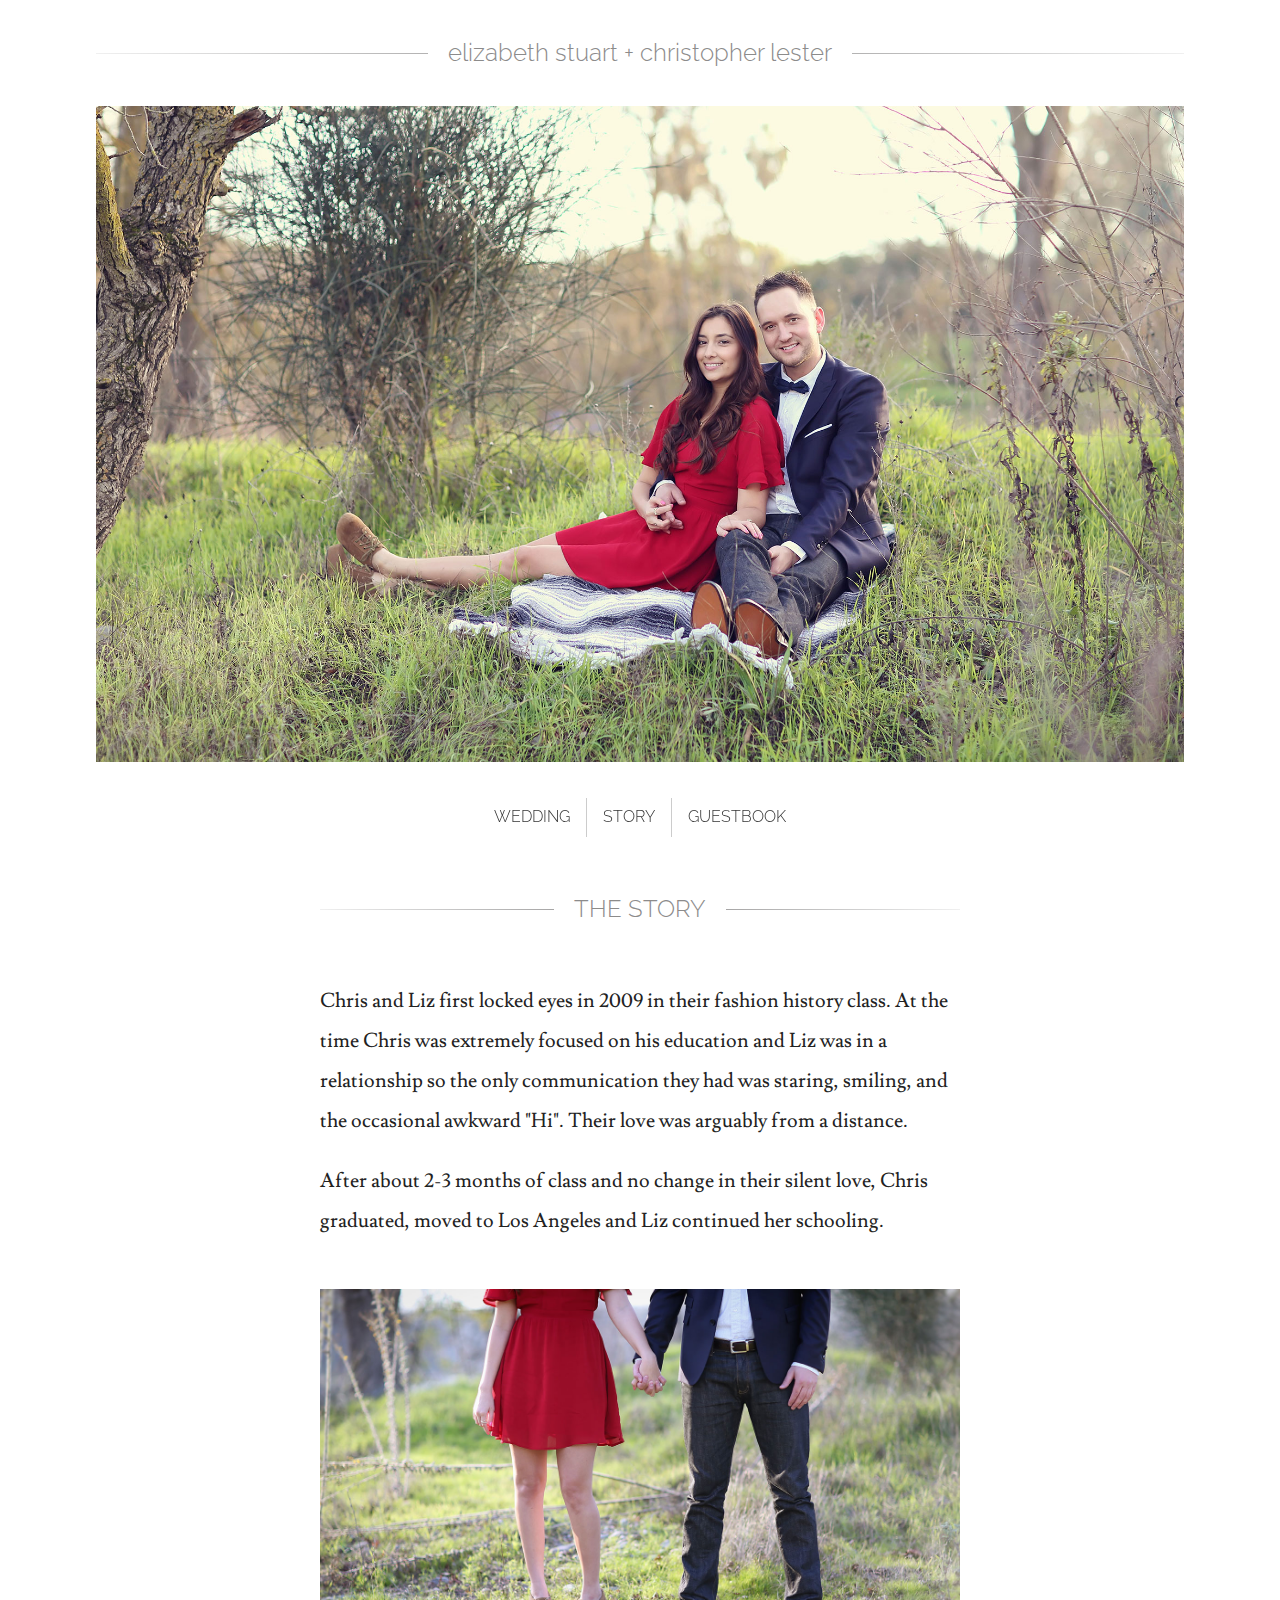
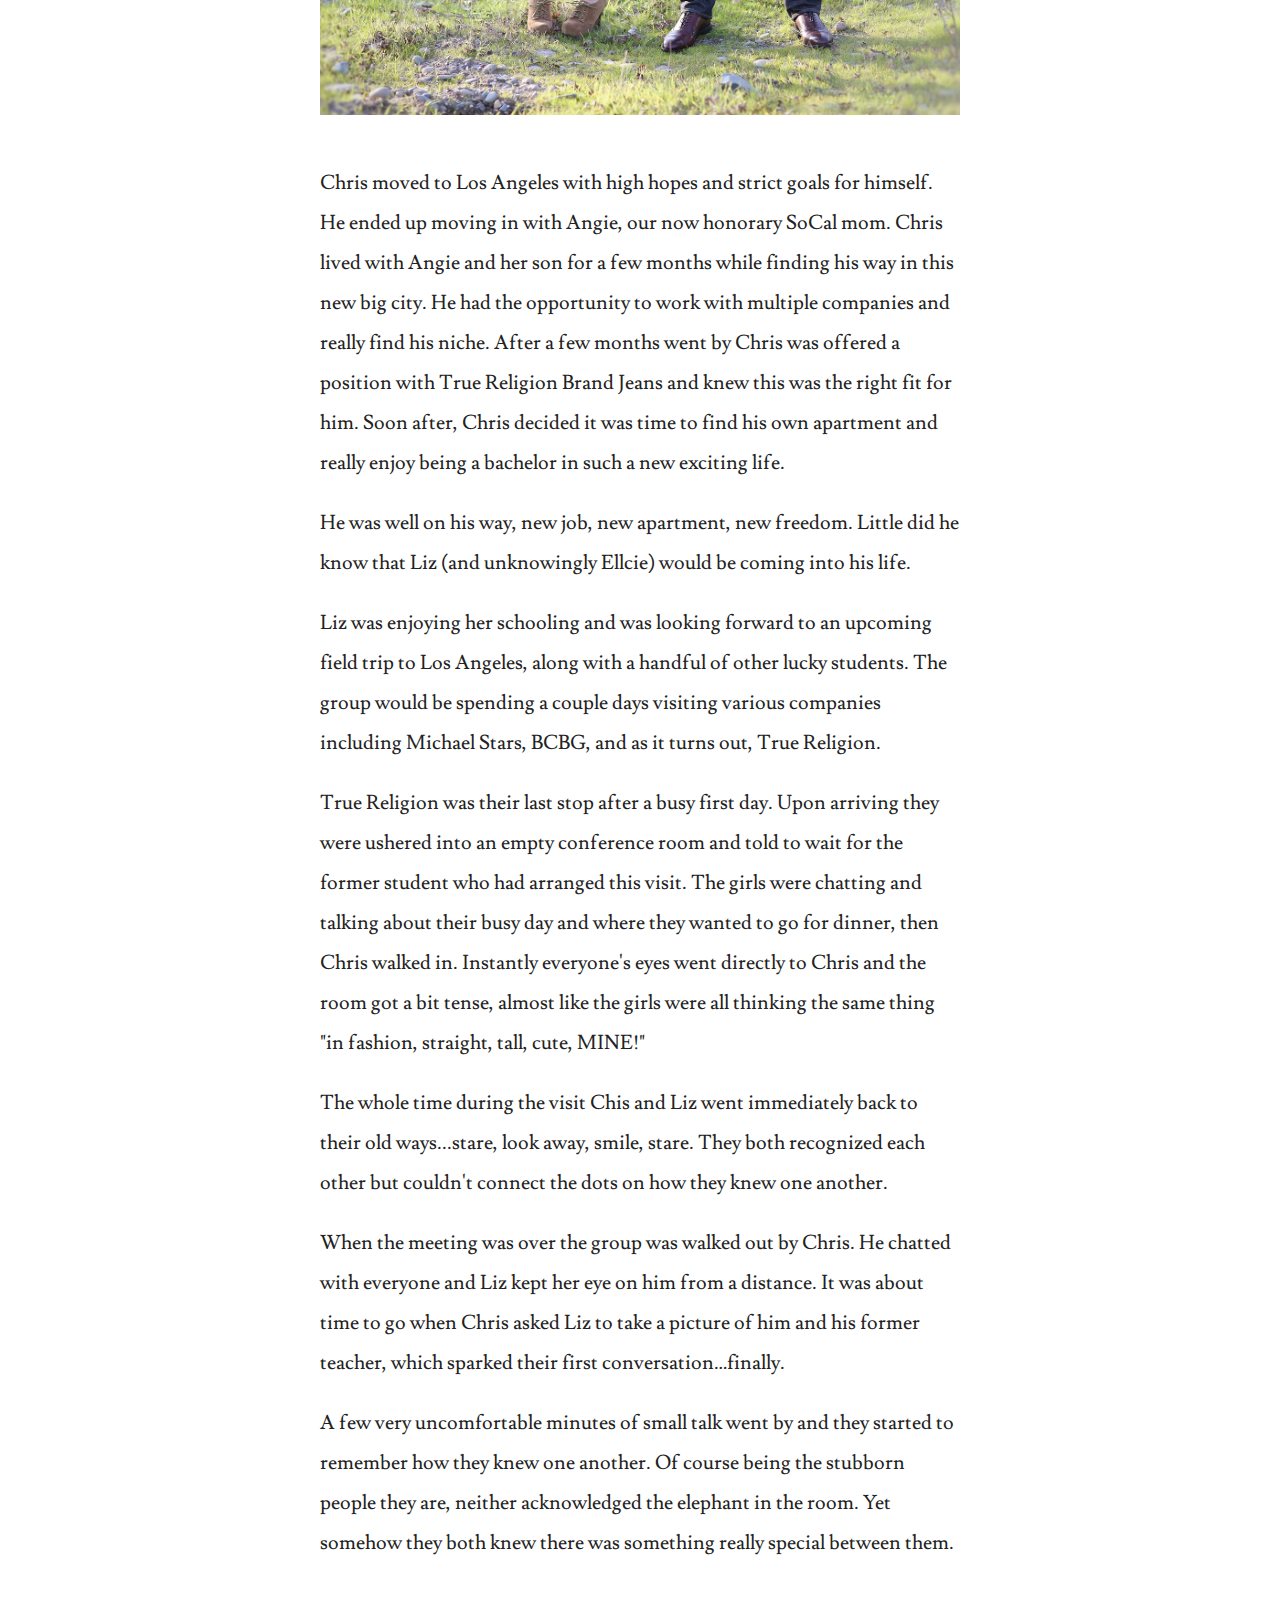
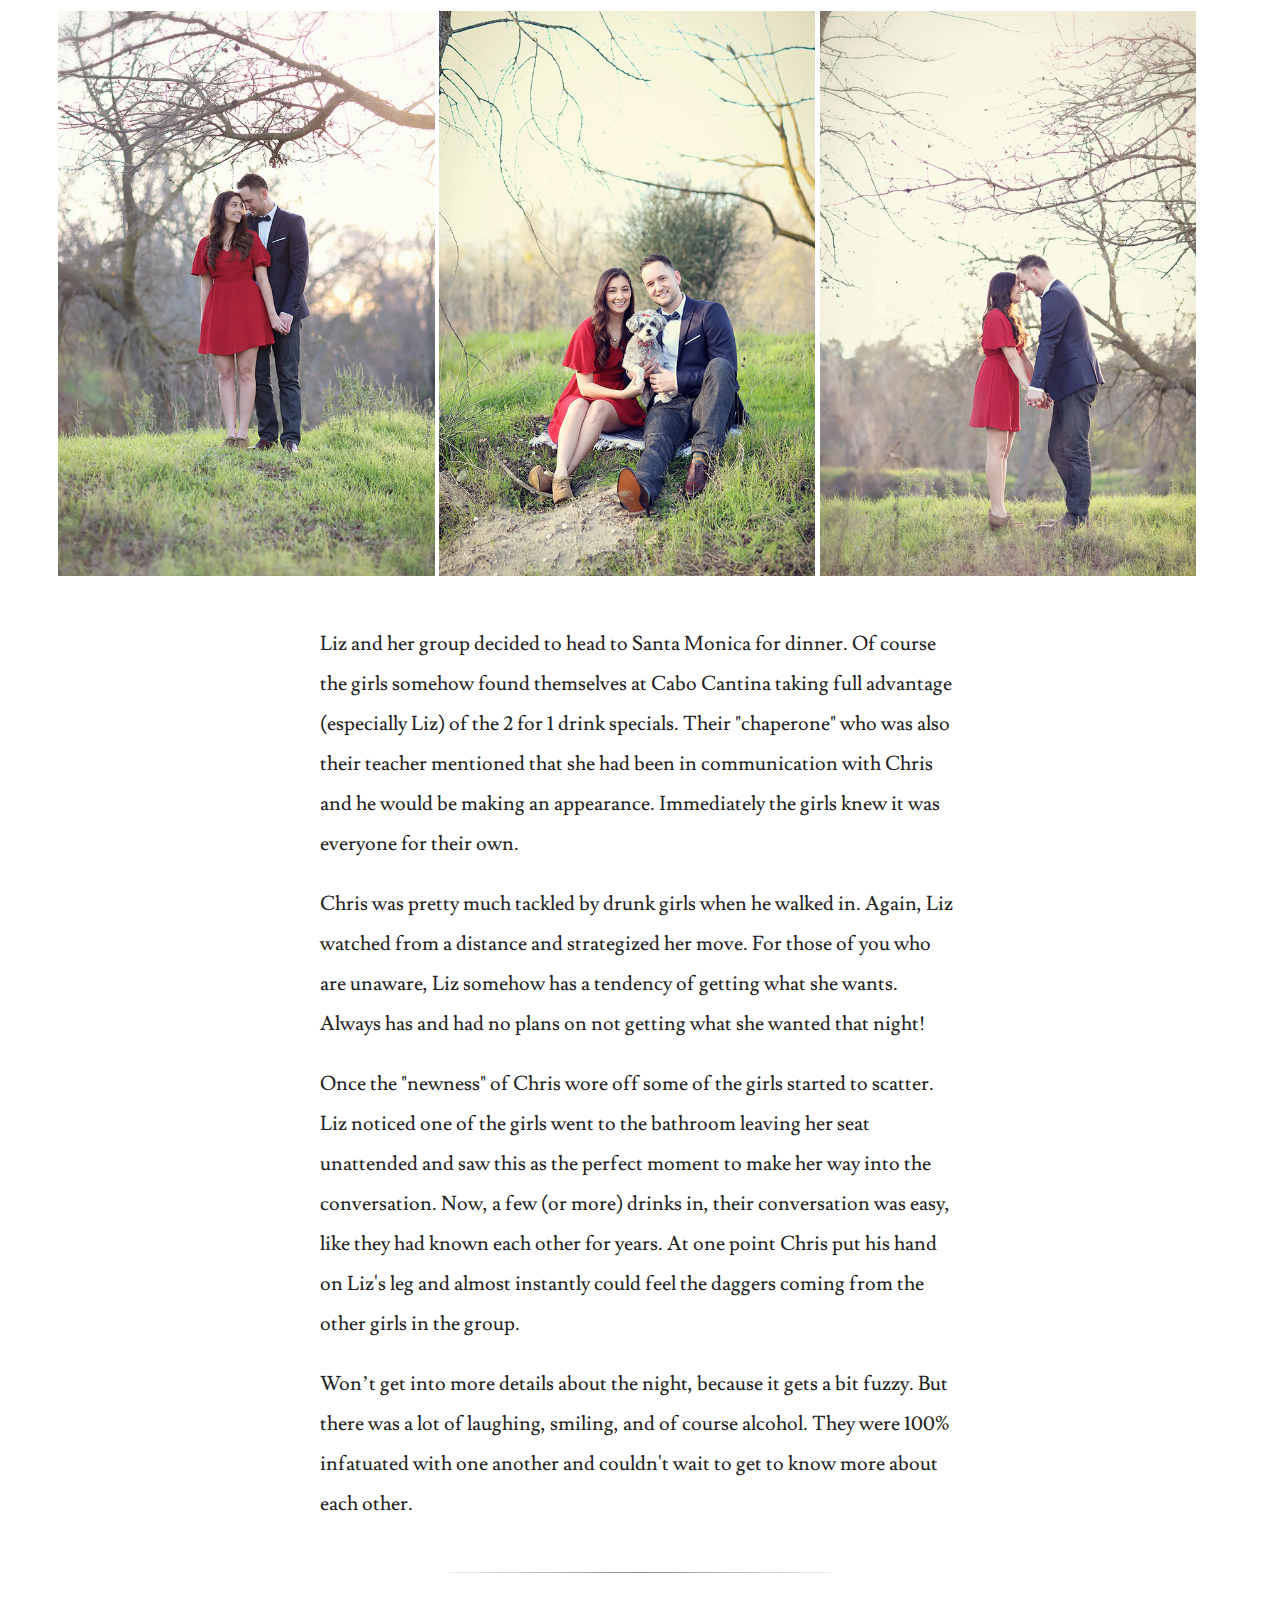
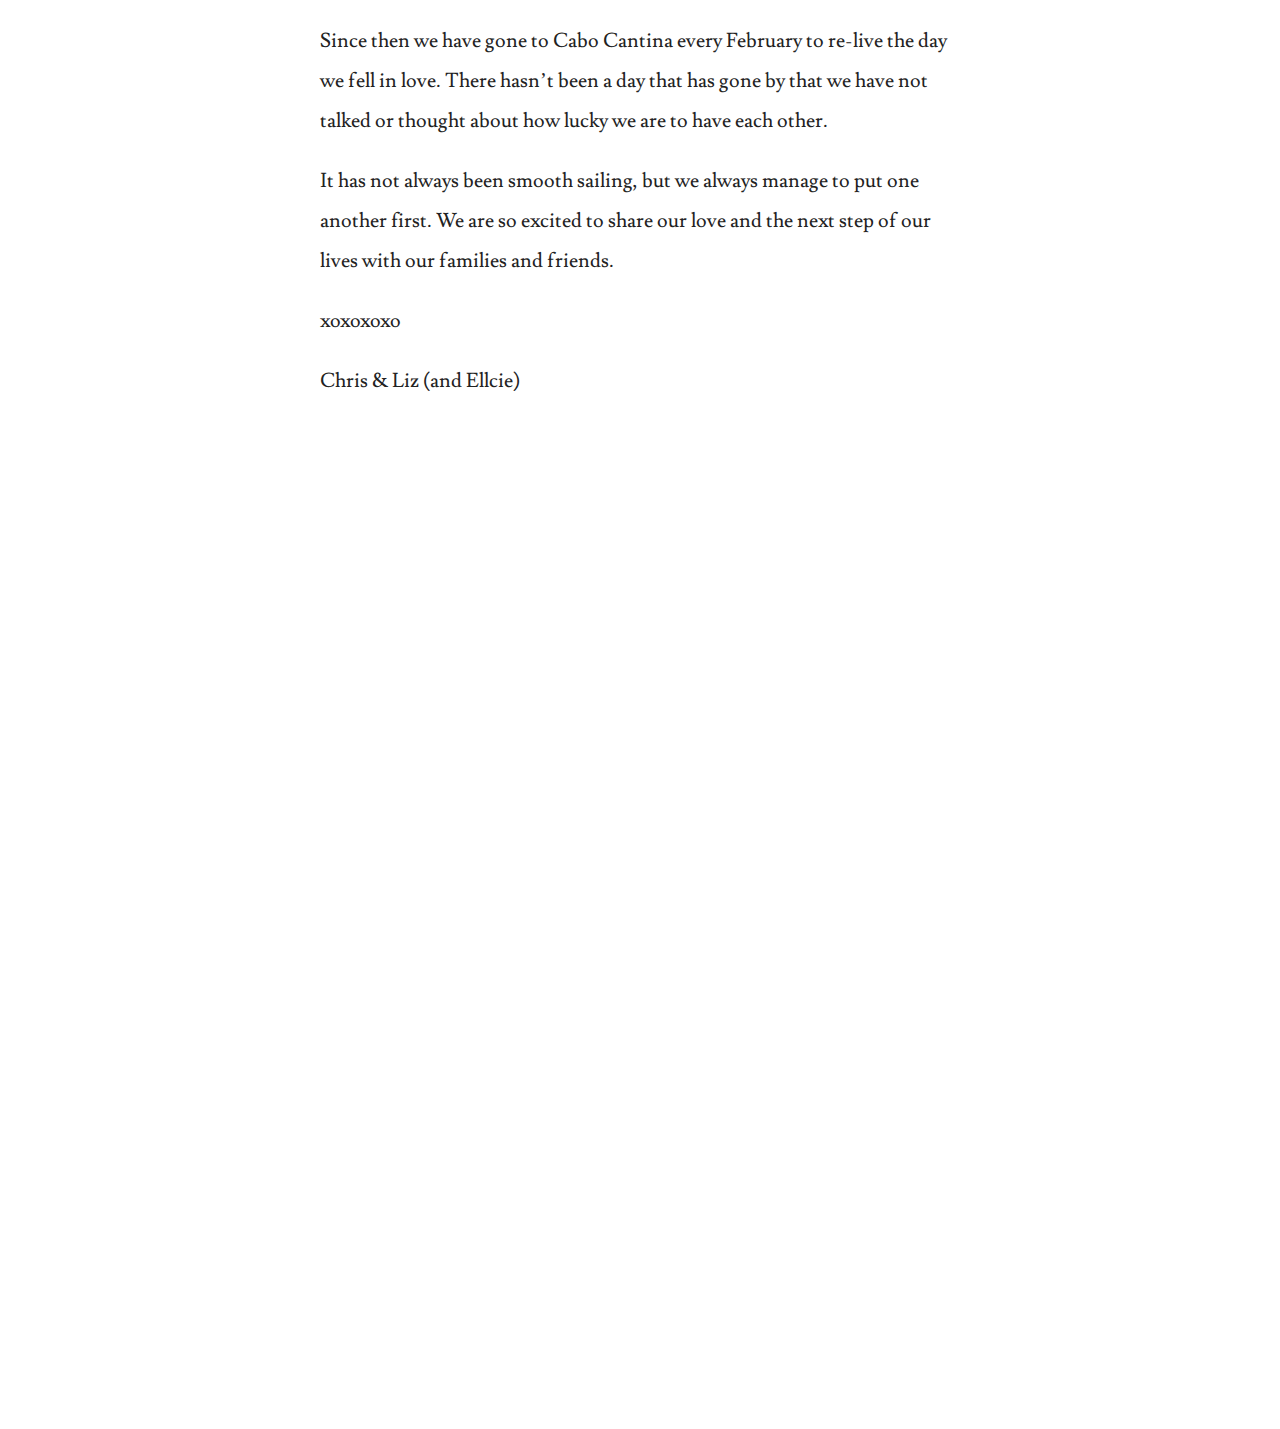
==== commit 1a9ec677: "Update story.html" ====
--- a/story.html
+++ b/story.html
@@ -35,7 +35,7 @@
             <img src="img/engage1.jpg" alt="Liz and Chris">
             <div id="sticky-anchor"></div>
             <ul id="nav">
-                <li><a href="/#wedding" class="hvr-underline-from-center underline-dark">WEDDING</a></li><li><a href="#story" class="hvr-underline-from-center underline-dark">STORY</a></li><li><a name="guestbook" id="guestbook" href="/#guestbook" class="hvr-underline-from-center underline-dark">GUESTBOOK</a></li><li><a href="/#upload" class="hvr-underline-from-center underline-dark">SHARE YOUR PHOTOS</a></li>
+                <li><a href="/#wedding" class="hvr-underline-from-center underline-dark">WEDDING</a></li><li><a href="#story" class="hvr-underline-from-center underline-dark">STORY</a></li><li><a name="guestbook" id="guestbook" href="/#guestbook" class="hvr-underline-from-center underline-dark">GUESTBOOK</a></li>
             </ul>
         </div>
     </div> <!-- end landing -->
--- a/css/main.css
+++ b/css/main.css
@@ -494,11 +494,11 @@
 }
 
 .browserupgrade {
-    margin: 0.2em 0;
     background: #ccc;
     color: #fff;
     font-size: 2em;
-    padding: 2em 10%;
+    margin: 0.2em 0;
+    padding: 2em 0;
     text-align: center;
 }
 
@@ -676,10 +676,6 @@
     border-right: 1px solid #ccc;
 }
 
-#nav li:nth-child(3) {
-    border-right: 1px solid #ccc;
-}
-
 #divider-img {
     background-image: url(../img/flowers.jpg);
     -webkit-background-size: cover;
@@ -692,14 +688,6 @@
     height: 10vh;
 }
 
-.wp-left {
-    text-align: left;
-}
-
-.wp-right {
-    text-align: right;
-}
-
 .wedding-party {
     margin: 0 auto;
 }
@@ -717,7 +705,7 @@
 }
 
 .wedding-party img {
-    width: 100%;
+    width: 240px;
 }
 
 #wedding-text {
@@ -728,7 +716,7 @@
 
 #invite {
     margin: 2em auto;
-    width: 100%;
+    width: 240px;
     display: block;
 }
 
@@ -757,7 +745,7 @@
 }
 
 #hash4 img {
-    width: 322px;
+    width: 240px;
 }
 
 .wedding-video {
@@ -806,6 +794,7 @@
     margin: 1em;
     padding: 0.5em 1em;
     border-radius: 2px;
+    background-color: #ccc;
 }
 
 blockquote {
@@ -901,6 +890,12 @@
     .container {
         width: 322px;
     }
+    #hash4 img {
+      width: 322px;
+    }
+    .wedding-party img {
+      width: 322px;
+    }
 }
 
 @media only screen and (min-width: 480px) {
@@ -916,7 +911,8 @@
         width: 402px;
     }
 
-    .wedding-party img {
+    .wedding-party img,
+    #invite {
         width: 100%;
     }
 
@@ -994,6 +990,14 @@
     .wedding-party {
         width: 49%;
         display: inline-block;
+    }
+
+    .wp-left {
+      text-align: left;
+    }
+
+    .wp-right {
+        text-align: right;
     }
 
    .wedding-party img {
@@ -1049,7 +1053,7 @@
     }
 
    .wedding-party img {
-        width: 470px;
+        width: 398px;
     }
 
     #lightgallery {
@@ -1108,8 +1112,7 @@
         border: medium none;
     }
     
-    #field,
-    .upload {
+    #field {
         background-image: url(../img/gall/66.jpg);
         -webkit-background-size: cover;
         -moz-background-size: cover;
@@ -1118,6 +1121,7 @@
         background-repeat: no-repeat;
         background-attachment: fixed;
         background-position: center;
+        height: 100vh;
     }
     
     .hide {
@@ -1187,7 +1191,9 @@
     .container {
         width: 974px;
     }
-    
+    .wedding-party img {
+        width: 470px;
+    }
     #wedding-text {
         font-size: 1.25em;
     }
@@ -1214,7 +1220,7 @@
 @media only screen and (min-width: 1660px) {
     #landing img,
     .title {
-        width: 68%;
+        width: 66%;
     }
 }
 
@@ -1399,4 +1405,4 @@
         padding: 0px;
         overflow-x: hidden; 
     }
-}+}
